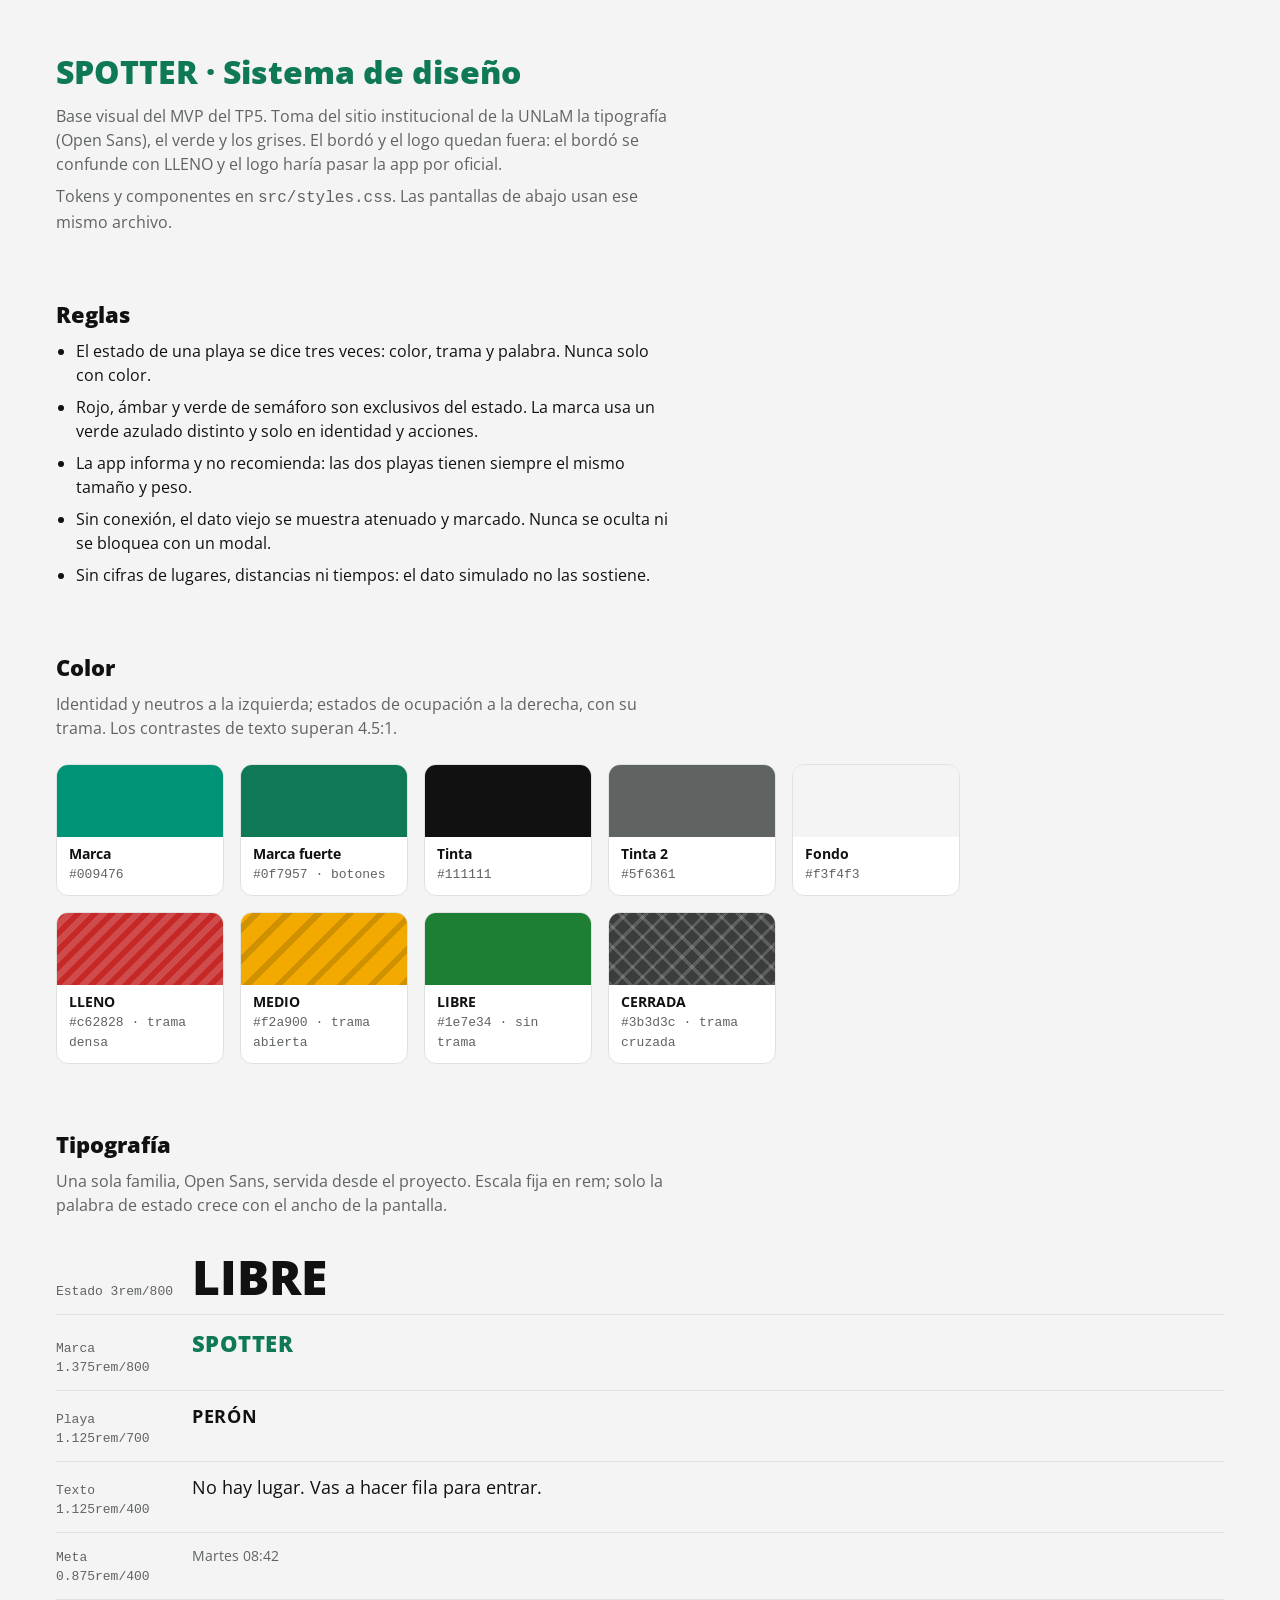
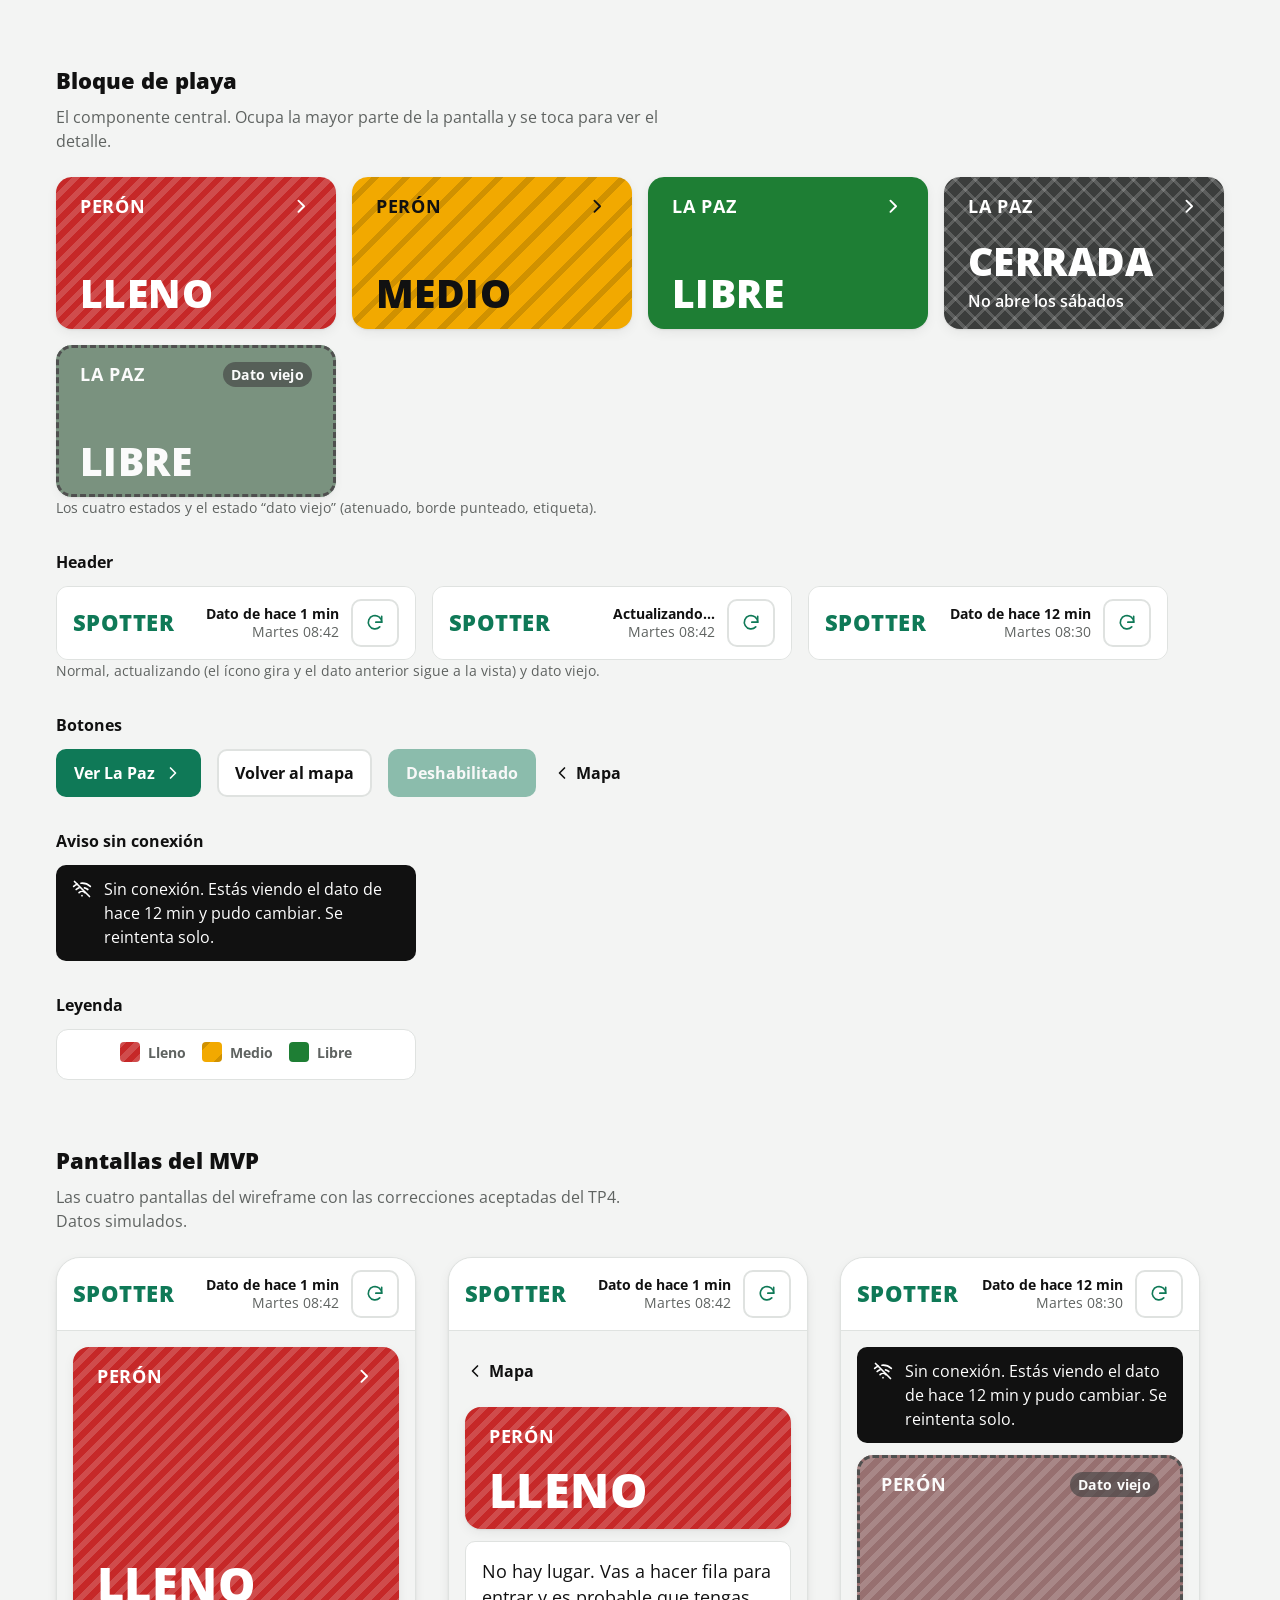
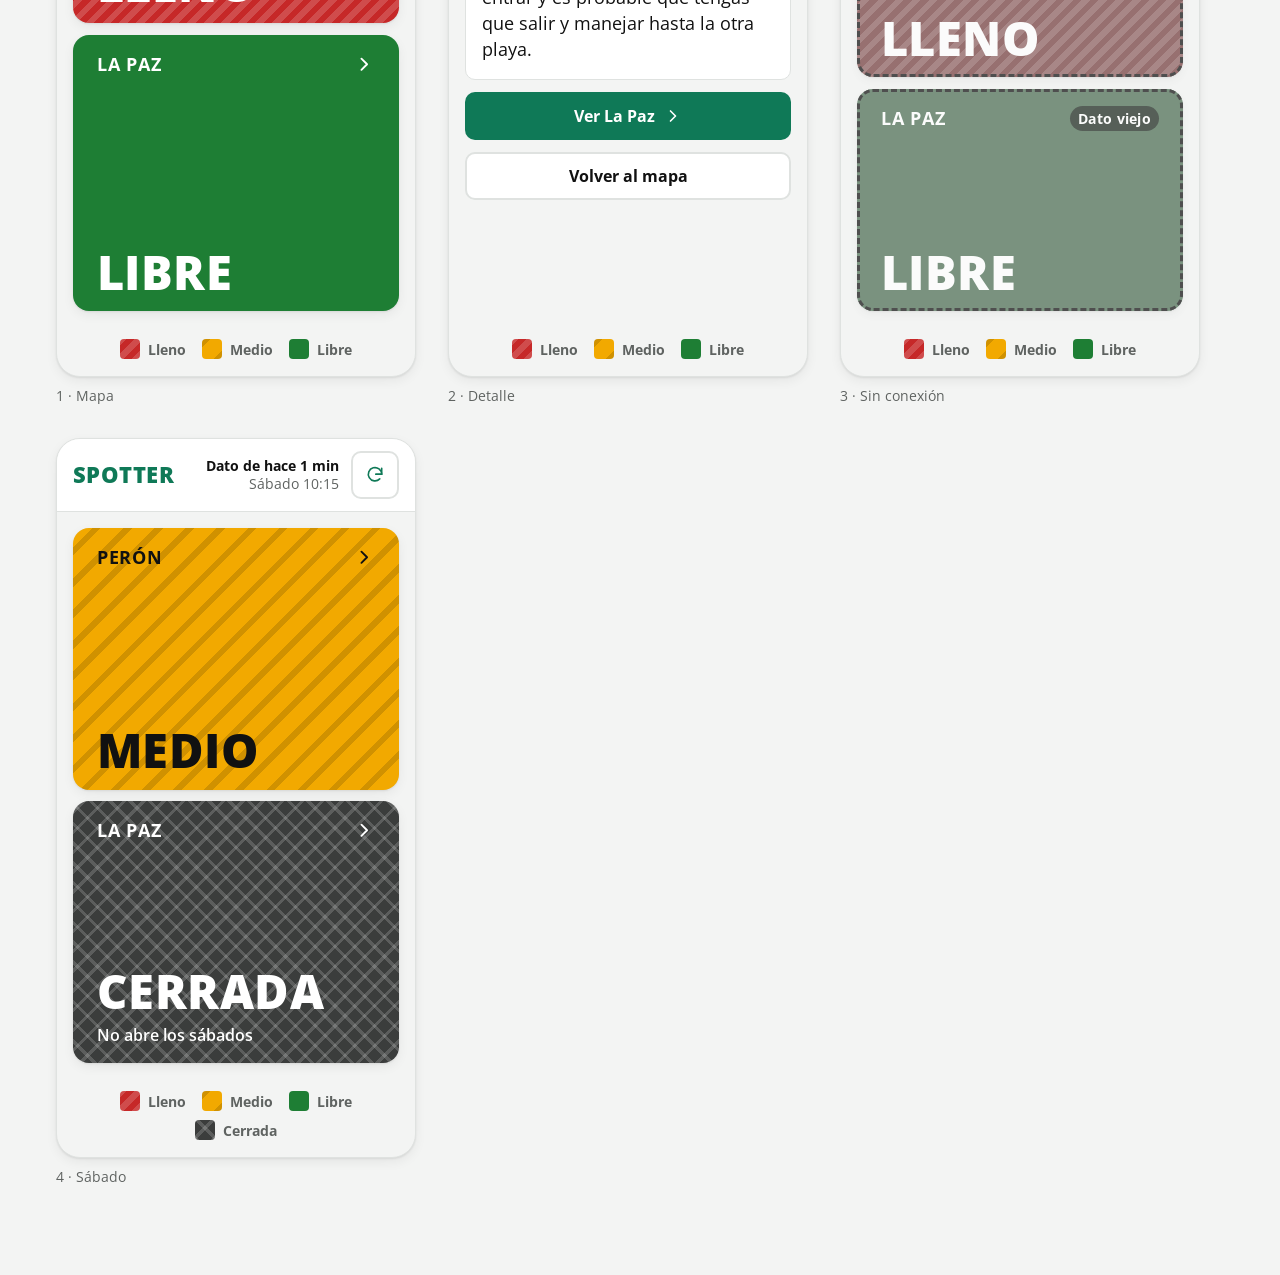
==== docs/diseno/design-system.html @ 711a7671 "feat: Implement MVP for SPOTTER application with design system and simulated occupancy data - Create" ====
<!doctype html>
<html lang="es">
<head>
<meta charset="utf-8">
<meta name="viewport" content="width=device-width, initial-scale=1">
<title>SPOTTER · Sistema de diseño</title>
<link rel="stylesheet" href="../../src/styles.css">
<script>
  var t = new URLSearchParams(location.search).get("theme");
  if (t) document.documentElement.dataset.theme = t;
</script>
<style>
  .ds { max-width: 1200px; margin: 0 auto; padding: 48px 16px 96px; }
  .ds h1 { font-size: 2rem; font-weight: 800; margin: 0 0 8px; color: var(--brand-text); }
  .ds > p { margin: 0 0 8px; max-width: 68ch; color: var(--ink-2); }
  .ds h2 { font-size: 1.375rem; font-weight: 800; margin: 64px 0 8px; }
  .ds h2 + p { margin: 0 0 24px; max-width: 68ch; color: var(--ink-2); }
  .ds h3 { font-size: 1rem; font-weight: 700; margin: 32px 0 12px; }
  .row { display: flex; flex-wrap: wrap; gap: 16px; align-items: flex-start; }
  .chip { width: 168px; border-radius: 12px; overflow: hidden; background: var(--surface); border: 1px solid var(--line); font-size: 0.875rem; }
  .chip i { display: block; height: 72px; background-color: var(--c); background-image: var(--p, none); }
  .chip div { padding: 8px 12px 12px; line-height: 1.35; }
  .chip b { display: block; }
  .ds code { font-family: ui-monospace, "Cascadia Mono", Consolas, monospace; }
  .chip code { color: var(--ink-2); font-size: 0.8125rem; }
  .type-row { display: grid; grid-template-columns: 120px 1fr; gap: 16px; align-items: baseline; padding: 12px 0; border-bottom: 1px solid var(--line); }
  .type-row code { color: var(--ink-2); font-size: 0.8125rem; }
  .lots-demo { display: grid; grid-template-columns: repeat(auto-fill, minmax(240px, 1fr)); gap: 16px; }
  .panel { background: var(--surface); border: 1px solid var(--line); border-radius: 12px; overflow: hidden; }
  .panel .app-header { border-bottom: 0; }
  .caption { margin: 8px 0 0; font-size: 0.875rem; color: var(--ink-2); }
  .screens { display: flex; flex-wrap: wrap; gap: 32px; }
  .phone { width: 360px; max-width: 100%; }
  .phone .app { height: 720px; min-height: 0; border-radius: 24px; overflow: hidden; border: 1px solid var(--line); box-shadow: var(--shadow); }
  .rules { margin: 0; padding-left: 20px; max-width: 68ch; }
  .rules li { margin-bottom: 8px; }
</style>
</head>
<body>
<svg width="0" height="0" style="position:absolute" aria-hidden="true">
  <symbol id="i-refresh" viewBox="0 0 24 24"><path d="M20 11a8 8 0 1 0-2.3 5.7"/><path d="M20 4v7h-7"/></symbol>
  <symbol id="i-back" viewBox="0 0 24 24"><path d="M15 18l-6-6 6-6"/></symbol>
  <symbol id="i-next" viewBox="0 0 24 24"><path d="M9 18l6-6-6-6"/></symbol>
  <symbol id="i-offline" viewBox="0 0 24 24"><path d="M2 8.8a15 15 0 0 1 4.2-2.6"/><path d="M10.7 5.1A15 15 0 0 1 22 8.8"/><path d="M5 12.6a10 10 0 0 1 3.5-2.1"/><path d="M15 10.6a10 10 0 0 1 4 2"/><path d="M8.5 16.4a5 5 0 0 1 7 0"/><path d="M12 20h.01"/><path d="M3 3l18 18"/></symbol>
</svg>

<main class="ds">
  <h1>SPOTTER · Sistema de diseño</h1>
  <p>Base visual del MVP del TP5. Toma del sitio institucional de la UNLaM la tipografía (Open Sans), el verde y los grises. El bordó y el logo quedan fuera: el bordó se confunde con LLENO y el logo haría pasar la app por oficial.</p>
  <p>Tokens y componentes en <code>src/styles.css</code>. Las pantallas de abajo usan ese mismo archivo.</p>

  <h2>Reglas</h2>
  <ul class="rules">
    <li>El estado de una playa se dice tres veces: color, trama y palabra. Nunca solo con color.</li>
    <li>Rojo, ámbar y verde de semáforo son exclusivos del estado. La marca usa un verde azulado distinto y solo en identidad y acciones.</li>
    <li>La app informa y no recomienda: las dos playas tienen siempre el mismo tamaño y peso.</li>
    <li>Sin conexión, el dato viejo se muestra atenuado y marcado. Nunca se oculta ni se bloquea con un modal.</li>
    <li>Sin cifras de lugares, distancias ni tiempos: el dato simulado no las sostiene.</li>
  </ul>

  <h2>Color</h2>
  <p>Identidad y neutros a la izquierda; estados de ocupación a la derecha, con su trama. Los contrastes de texto superan 4.5:1.</p>
  <div class="row">
    <div class="chip" style="--c: var(--brand)"><i></i><div><b>Marca</b><code>#009476</code></div></div>
    <div class="chip" style="--c: var(--brand-strong)"><i></i><div><b>Marca fuerte</b><code>#0f7957 · botones</code></div></div>
    <div class="chip" style="--c: var(--ink)"><i></i><div><b>Tinta</b><code>#111111</code></div></div>
    <div class="chip" style="--c: var(--ink-2)"><i></i><div><b>Tinta 2</b><code>#5f6361</code></div></div>
    <div class="chip" style="--c: var(--ground)"><i></i><div><b>Fondo</b><code>#f3f4f3</code></div></div>
  </div>
  <div class="row" style="margin-top:16px">
    <div class="chip" style="--c: var(--full); --p: var(--pattern-full)"><i></i><div><b>LLENO</b><code>#c62828 · trama densa</code></div></div>
    <div class="chip" style="--c: var(--mid); --p: var(--pattern-mid)"><i></i><div><b>MEDIO</b><code>#f2a900 · trama abierta</code></div></div>
    <div class="chip" style="--c: var(--free)"><i></i><div><b>LIBRE</b><code>#1e7e34 · sin trama</code></div></div>
    <div class="chip" style="--c: var(--closed); --p: var(--pattern-closed)"><i></i><div><b>CERRADA</b><code>#3b3d3c · trama cruzada</code></div></div>
  </div>

  <h2>Tipografía</h2>
  <p>Una sola familia, Open Sans, servida desde el proyecto. Escala fija en rem; solo la palabra de estado crece con el ancho de la pantalla.</p>
  <div class="type-row"><code>Estado 3rem/800</code><span style="font-size:var(--text-state);font-weight:800;line-height:1">LIBRE</span></div>
  <div class="type-row"><code>Marca 1.375rem/800</code><span class="brand">SPOTTER</span></div>
  <div class="type-row"><code>Playa 1.125rem/700</code><span style="font-size:var(--text-lg);font-weight:700;letter-spacing:.04em">PERÓN</span></div>
  <div class="type-row"><code>Texto 1.125rem/400</code><span style="font-size:var(--text-lg)">No hay lugar. Vas a hacer fila para entrar.</span></div>
  <div class="type-row"><code>Meta 0.875rem/400</code><span style="font-size:var(--text-sm);color:var(--ink-2)">Martes 08:42</span></div>

  <h2>Bloque de playa</h2>
  <p>El componente central. Ocupa la mayor parte de la pantalla y se toca para ver el detalle.</p>
  <div class="lots-demo">
    <a class="lot" href="#" data-state="full"><span class="lot__head">Perón <svg class="icon"><use href="#i-next"/></svg></span><span class="lot__state">Lleno</span></a>
    <a class="lot" href="#" data-state="mid"><span class="lot__head">Perón <svg class="icon"><use href="#i-next"/></svg></span><span class="lot__state">Medio</span></a>
    <a class="lot" href="#" data-state="free"><span class="lot__head">La Paz <svg class="icon"><use href="#i-next"/></svg></span><span class="lot__state">Libre</span></a>
    <a class="lot" href="#" data-state="closed"><span class="lot__head">La Paz <svg class="icon"><use href="#i-next"/></svg></span><span><span class="lot__state">Cerrada</span><span class="lot__note">No abre los sábados</span></span></a>
    <a class="lot is-stale" href="#" data-state="free"><span class="lot__head">La Paz <span class="tag">Dato viejo</span></span><span class="lot__state">Libre</span></a>
  </div>
  <p class="caption">Los cuatro estados y el estado “dato viejo” (atenuado, borde punteado, etiqueta).</p>

  <h3>Header</h3>
  <div class="row">
    <div class="panel" style="width:min(360px,100%)">
      <header class="app-header"><p class="brand">SPOTTER</p><p class="data-age"><strong>Dato de hace 1 min</strong>Martes 08:42</p><button class="btn btn-refresh" aria-label="Actualizar"><svg class="icon"><use href="#i-refresh"/></svg></button></header>
    </div>
    <div class="panel" style="width:min(360px,100%)">
      <header class="app-header"><p class="brand">SPOTTER</p><p class="data-age"><strong>Actualizando…</strong>Martes 08:42</p><button class="btn btn-refresh" aria-label="Actualizando" aria-busy="true"><svg class="icon"><use href="#i-refresh"/></svg></button></header>
    </div>
    <div class="panel" style="width:min(360px,100%)">
      <header class="app-header"><p class="brand">SPOTTER</p><p class="data-age is-stale"><strong>Dato de hace 12 min</strong>Martes 08:30</p><button class="btn btn-refresh" aria-label="Actualizar"><svg class="icon"><use href="#i-refresh"/></svg></button></header>
    </div>
  </div>
  <p class="caption">Normal, actualizando (el ícono gira y el dato anterior sigue a la vista) y dato viejo.</p>

  <h3>Botones</h3>
  <div class="row">
    <button class="btn btn--primary">Ver La Paz <svg class="icon"><use href="#i-next"/></svg></button>
    <button class="btn btn--secondary">Volver al mapa</button>
    <button class="btn btn--primary" disabled>Deshabilitado</button>
    <a class="back-link" href="#"><svg class="icon"><use href="#i-back"/></svg>Mapa</a>
  </div>

  <h3>Aviso sin conexión</h3>
  <div style="max-width:360px">
    <div class="notice" role="status"><svg class="icon"><use href="#i-offline"/></svg><p>Sin conexión. Estás viendo el dato de hace 12 min y pudo cambiar. Se reintenta solo.</p></div>
  </div>

  <h3>Leyenda</h3>
  <div class="panel" style="max-width:360px">
    <ul class="legend"><li><span class="swatch" data-state="full"></span>Lleno</li><li><span class="swatch" data-state="mid"></span>Medio</li><li><span class="swatch" data-state="free"></span>Libre</li></ul>
  </div>

  <h2>Pantallas del MVP</h2>
  <p>Las cuatro pantallas del wireframe con las correcciones aceptadas del TP4. Datos simulados.</p>
  <div class="screens">
    <figure class="phone" style="margin:0">
      <div class="app">
        <header class="app-header"><p class="brand">SPOTTER</p><p class="data-age"><strong>Dato de hace 1 min</strong>Martes 08:42</p><button class="btn btn-refresh" aria-label="Actualizar"><svg class="icon"><use href="#i-refresh"/></svg></button></header>
        <div class="app-main">
          <a class="lot" href="#" data-state="full"><span class="lot__head">Perón <svg class="icon"><use href="#i-next"/></svg></span><span class="lot__state">Lleno</span></a>
          <a class="lot" href="#" data-state="free"><span class="lot__head">La Paz <svg class="icon"><use href="#i-next"/></svg></span><span class="lot__state">Libre</span></a>
        </div>
        <ul class="legend"><li><span class="swatch" data-state="full"></span>Lleno</li><li><span class="swatch" data-state="mid"></span>Medio</li><li><span class="swatch" data-state="free"></span>Libre</li></ul>
      </div>
      <figcaption class="caption">1 · Mapa</figcaption>
    </figure>

    <figure class="phone" style="margin:0">
      <div class="app">
        <header class="app-header"><p class="brand">SPOTTER</p><p class="data-age"><strong>Dato de hace 1 min</strong>Martes 08:42</p><button class="btn btn-refresh" aria-label="Actualizar"><svg class="icon"><use href="#i-refresh"/></svg></button></header>
        <div class="app-main">
          <a class="back-link" href="#"><svg class="icon"><use href="#i-back"/></svg>Mapa</a>
          <div class="lot detail-state" data-state="full"><span class="lot__head">Perón</span><span class="lot__state">Lleno</span></div>
          <p class="consequence">No hay lugar. Vas a hacer fila para entrar y es probable que tengas que salir y manejar hasta la otra playa.</p>
          <a class="btn btn--primary btn--block" href="#">Ver La Paz <svg class="icon"><use href="#i-next"/></svg></a>
          <a class="btn btn--secondary btn--block" href="#">Volver al mapa</a>
        </div>
        <ul class="legend"><li><span class="swatch" data-state="full"></span>Lleno</li><li><span class="swatch" data-state="mid"></span>Medio</li><li><span class="swatch" data-state="free"></span>Libre</li></ul>
      </div>
      <figcaption class="caption">2 · Detalle</figcaption>
    </figure>

    <figure class="phone" style="margin:0">
      <div class="app">
        <header class="app-header"><p class="brand">SPOTTER</p><p class="data-age is-stale"><strong>Dato de hace 12 min</strong>Martes 08:30</p><button class="btn btn-refresh" aria-label="Actualizar"><svg class="icon"><use href="#i-refresh"/></svg></button></header>
        <div class="app-main">
          <div class="notice" role="status"><svg class="icon"><use href="#i-offline"/></svg><p>Sin conexión. Estás viendo el dato de hace 12 min y pudo cambiar. Se reintenta solo.</p></div>
          <a class="lot is-stale" href="#" data-state="full"><span class="lot__head">Perón <span class="tag">Dato viejo</span></span><span class="lot__state">Lleno</span></a>
          <a class="lot is-stale" href="#" data-state="free"><span class="lot__head">La Paz <span class="tag">Dato viejo</span></span><span class="lot__state">Libre</span></a>
        </div>
        <ul class="legend"><li><span class="swatch" data-state="full"></span>Lleno</li><li><span class="swatch" data-state="mid"></span>Medio</li><li><span class="swatch" data-state="free"></span>Libre</li></ul>
      </div>
      <figcaption class="caption">3 · Sin conexión</figcaption>
    </figure>

    <figure class="phone" style="margin:0">
      <div class="app">
        <header class="app-header"><p class="brand">SPOTTER</p><p class="data-age"><strong>Dato de hace 1 min</strong>Sábado 10:15</p><button class="btn btn-refresh" aria-label="Actualizar"><svg class="icon"><use href="#i-refresh"/></svg></button></header>
        <div class="app-main">
          <a class="lot" href="#" data-state="mid"><span class="lot__head">Perón <svg class="icon"><use href="#i-next"/></svg></span><span class="lot__state">Medio</span></a>
          <a class="lot" href="#" data-state="closed"><span class="lot__head">La Paz <svg class="icon"><use href="#i-next"/></svg></span><span><span class="lot__state">Cerrada</span><span class="lot__note">No abre los sábados</span></span></a>
        </div>
        <ul class="legend"><li><span class="swatch" data-state="full"></span>Lleno</li><li><span class="swatch" data-state="mid"></span>Medio</li><li><span class="swatch" data-state="free"></span>Libre</li><li><span class="swatch" data-state="closed"></span>Cerrada</li></ul>
      </div>
      <figcaption class="caption">4 · Sábado</figcaption>
    </figure>
  </div>
</main>
</body>
</html>
---- src/styles.css ----
/* SPOTTER — tokens y componentes. Lo usan el MVP (src/) y los especímenes (docs/diseno/). */

@font-face {
  font-family: "Open Sans";
  src: url("fonts/open-sans-latin-wght-normal.woff2") format("woff2");
  font-weight: 300 800;
  font-display: swap;
}

:root {
  color-scheme: light dark;

  /* Identidad UNLaM: verde, blanco y gris. Nunca para estados. */
  --brand: #009476;
  --brand-strong: #0f7957;
  --brand-hover: #0b6448;
  --brand-text: #0f7957;

  --ground: #f3f4f3;
  --surface: #ffffff;
  --ink: #111111;
  --ink-2: #5f6361;
  --line: #dfe2e0;
  --focus: #0f7957;

  /* Estado de ocupación: color + trama + palabra, siempre juntos. */
  --full: #c62828;
  --full-ink: #ffffff;
  --mid: #f2a900;
  --mid-ink: #111111;
  --free: #1e7e34;
  --free-ink: #ffffff;
  --closed: #3b3d3c;
  --closed-ink: #ffffff;

  --tag-bg: #000000a6;
  --hatch: rgb(255 255 255 / 0.17);
  --hatch-dark: rgb(0 0 0 / 0.14);
  --pattern-full: repeating-linear-gradient(-45deg, var(--hatch) 0 6px, transparent 6px 12px);
  --pattern-mid: repeating-linear-gradient(-45deg, var(--hatch-dark) 0 6px, transparent 6px 22px);
  --pattern-free: none;
  --pattern-closed:
    repeating-linear-gradient(45deg, var(--hatch) 0 3px, transparent 3px 14px),
    repeating-linear-gradient(-45deg, var(--hatch) 0 3px, transparent 3px 14px);

  --font: "Open Sans", system-ui, -apple-system, "Segoe UI", Roboto, sans-serif;
  --text-sm: 0.875rem;
  --text-md: 1rem;
  --text-lg: 1.125rem;
  --text-xl: 1.375rem;
  --text-2xl: 1.75rem;
  --text-state: clamp(2rem, 17cqi, 3rem);

  --s-1: 4px;
  --s-2: 8px;
  --s-3: 12px;
  --s-4: 16px;
  --s-5: 24px;
  --s-6: 32px;
  --s-7: 48px;

  --radius-sm: 4px;
  --radius: 10px;
  --radius-lg: 16px;
  --tap: 48px;
  --shadow: 0 1px 2px rgb(0 0 0 / 0.08), 0 4px 12px rgb(0 0 0 / 0.06);
  --ease: cubic-bezier(0.16, 1, 0.3, 1);
}

@media (prefers-color-scheme: dark) {
  :root:not([data-theme="light"]) {
    --brand-text: #3cc39f;
    --ground: #111314;
    --surface: #1b1e1f;
    --ink: #f1f3f2;
    --ink-2: #a8afac;
    --line: #2d3233;
    --focus: #3cc39f;
    --shadow: 0 1px 2px rgb(0 0 0 / 0.4);
  }
}

:root[data-theme="dark"] {
  --brand-text: #3cc39f;
  --ground: #111314;
  --surface: #1b1e1f;
  --ink: #f1f3f2;
  --ink-2: #a8afac;
  --line: #2d3233;
  --focus: #3cc39f;
  --shadow: 0 1px 2px rgb(0 0 0 / 0.4);
}

*,
*::before,
*::after {
  box-sizing: border-box;
}

body {
  margin: 0;
  background: var(--ground);
  color: var(--ink);
  font-family: var(--font);
  font-size: var(--text-md);
  line-height: 1.5;
  -webkit-text-size-adjust: 100%;
}

::selection {
  background: var(--brand);
  color: #fff;
}

:focus-visible {
  outline: 3px solid var(--focus);
  outline-offset: 3px;
}

.icon {
  width: 1.25em;
  height: 1.25em;
  flex: none;
  fill: none;
  stroke: currentColor;
  stroke-width: 2;
  stroke-linecap: round;
  stroke-linejoin: round;
}

/* App shell: header, contenido que llena, leyenda al pie. */
.app {
  display: grid;
  grid-template-rows: auto 1fr auto;
  min-height: 100dvh;
  max-width: 480px;
  margin-inline: auto;
  background: var(--ground);
}

.app-header {
  display: flex;
  align-items: center;
  gap: var(--s-3);
  padding: var(--s-3) var(--s-4);
  background: var(--surface);
  border-bottom: 1px solid var(--line);
}

.brand {
  font-weight: 800;
  font-size: var(--text-xl);
  letter-spacing: 0.02em;
  color: var(--brand-text);
  margin: 0;
}

.data-age {
  flex: 1;
  min-width: 0;
  margin: 0;
  text-align: right;
  font-size: var(--text-sm);
  line-height: 1.3;
  color: var(--ink-2);
  font-variant-numeric: tabular-nums;
}

.data-age strong {
  display: block;
  color: var(--ink);
  font-weight: 700;
}

.app-main {
  display: flex;
  flex-direction: column;
  gap: var(--s-3);
  padding: var(--s-4);
}

/* Botones */
.btn {
  display: inline-flex;
  align-items: center;
  justify-content: center;
  gap: var(--s-2);
  min-height: var(--tap);
  padding: 0 var(--s-4);
  border: 2px solid transparent;
  border-radius: var(--radius);
  font: inherit;
  font-weight: 700;
  text-decoration: none;
  cursor: pointer;
  transition: background-color 150ms var(--ease), border-color 150ms var(--ease), transform 150ms var(--ease);
}

.btn:active {
  transform: scale(0.98);
}

.btn--primary {
  background: var(--brand-strong);
  color: #fff;
}

.btn--primary:hover {
  background: var(--brand-hover);
}

.btn--secondary {
  background: var(--surface);
  border-color: var(--line);
  color: var(--ink);
}

.btn--secondary:hover {
  border-color: var(--ink-2);
}

.btn--block {
  width: 100%;
}

.btn:disabled,
.btn[aria-disabled="true"] {
  opacity: 0.45;
  cursor: not-allowed;
  transform: none;
}

/* Actualizar: solo ícono en el header, gira mientras carga sin vaciar la pantalla. */
.btn-refresh {
  min-width: var(--tap);
  padding: 0;
  background: transparent;
  color: var(--brand-text);
  border-color: var(--line);
}

.btn-refresh:hover {
  border-color: var(--brand-text);
}

.btn-refresh[aria-busy="true"] .icon {
  animation: spin 900ms linear infinite;
}

@keyframes spin {
  to {
    transform: rotate(360deg);
  }
}

.back-link {
  align-self: flex-start;
  display: inline-flex;
  align-items: center;
  gap: var(--s-1);
  min-height: var(--tap);
  padding-right: var(--s-3);
  color: var(--ink);
  font-weight: 700;
  text-decoration: none;
}

/* Bloque de playa: la señal. Color + trama + palabra. */
.lot {
  position: relative;
  display: flex;
  flex-direction: column;
  justify-content: space-between;
  gap: var(--s-4);
  width: 100%;
  min-height: 9.5rem;
  flex: 1;
  padding: var(--s-4) var(--s-5);
  border: 0;
  border-radius: var(--radius-lg);
  font: inherit;
  text-align: left;
  text-decoration: none;
  color: var(--lot-ink);
  background-color: var(--lot-bg);
  background-image: var(--lot-pattern);
  box-shadow: var(--shadow);
  container-type: inline-size;
  cursor: pointer;
  transition: transform 150ms var(--ease), filter 150ms var(--ease);
}

.lot:active {
  transform: scale(0.985);
}

.lot[data-state="full"] { --lot-bg: var(--full); --lot-ink: var(--full-ink); --lot-pattern: var(--pattern-full); }
.lot[data-state="mid"] { --lot-bg: var(--mid); --lot-ink: var(--mid-ink); --lot-pattern: var(--pattern-mid); }
.lot[data-state="free"] { --lot-bg: var(--free); --lot-ink: var(--free-ink); --lot-pattern: var(--pattern-free); }
.lot[data-state="closed"] { --lot-bg: var(--closed); --lot-ink: var(--closed-ink); --lot-pattern: var(--pattern-closed); }

.lot__head {
  display: flex;
  align-items: center;
  justify-content: space-between;
  gap: var(--s-2);
  font-size: var(--text-lg);
  font-weight: 700;
  letter-spacing: 0.04em;
  text-transform: uppercase;
}

.lot__state {
  display: block;
  font-size: var(--text-state);
  font-weight: 800;
  line-height: 1;
  letter-spacing: 0.01em;
  text-transform: uppercase;
}

.lot__note {
  display: block;
  margin-top: var(--s-2);
  font-size: var(--text-md);
  font-weight: 600;
}

/* Dato viejo: atenuado y con borde punteado, nunca oculto ni bloqueado. */
.lot.is-stale {
  filter: saturate(0.35);
  opacity: 0.72;
  outline: 3px dashed var(--ink);
  outline-offset: -3px;
}

.tag {
  display: inline-flex;
  align-items: center;
  padding: 2px var(--s-2);
  border-radius: 999px;
  background: var(--tag-bg);
  color: #fff;
  font-size: var(--text-sm);
  font-weight: 700;
  letter-spacing: 0.02em;
  text-transform: none;
}

/* Leyenda única: la misma en todas las pantallas. */
.legend {
  display: flex;
  flex-wrap: wrap;
  justify-content: center;
  gap: var(--s-2) var(--s-4);
  margin: 0;
  padding: var(--s-3) var(--s-4) var(--s-4);
  list-style: none;
  font-size: var(--text-sm);
  font-weight: 700;
  color: var(--ink-2);
}

.legend li {
  display: inline-flex;
  align-items: center;
  gap: var(--s-2);
}

.swatch {
  width: 1.25rem;
  height: 1.25rem;
  border-radius: var(--radius-sm);
  background-color: var(--lot-bg);
  background-image: var(--lot-pattern);
}

.swatch[data-state="full"] { --lot-bg: var(--full); --lot-pattern: var(--pattern-full); }
.swatch[data-state="mid"] { --lot-bg: var(--mid); --lot-pattern: var(--pattern-mid); }
.swatch[data-state="free"] { --lot-bg: var(--free); --lot-pattern: var(--pattern-free); }
.swatch[data-state="closed"] { --lot-bg: var(--closed); --lot-pattern: var(--pattern-closed); }

/* Aviso no bloqueante (sin conexión). Neutro: el ámbar es MEDIO. */
.notice {
  display: flex;
  align-items: flex-start;
  gap: var(--s-3);
  padding: var(--s-3) var(--s-4);
  border-radius: var(--radius);
  background: var(--ink);
  color: var(--surface);
  font-size: var(--text-md);
}

.notice p {
  margin: 0;
}

.notice .icon {
  margin-top: 2px;
}

/* Detalle de playa */
.detail-state {
  min-height: 0;
  flex: none;
  cursor: default;
}

.detail-state:active {
  transform: none;
}

.consequence {
  margin: 0;
  padding: var(--s-4);
  border-radius: var(--radius);
  background: var(--surface);
  border: 1px solid var(--line);
  font-size: var(--text-lg);
  line-height: 1.45;
}

@media (prefers-reduced-motion: reduce) {
  *,
  *::before,
  *::after {
    transition: none !important;
    animation: none !important;
  }
}
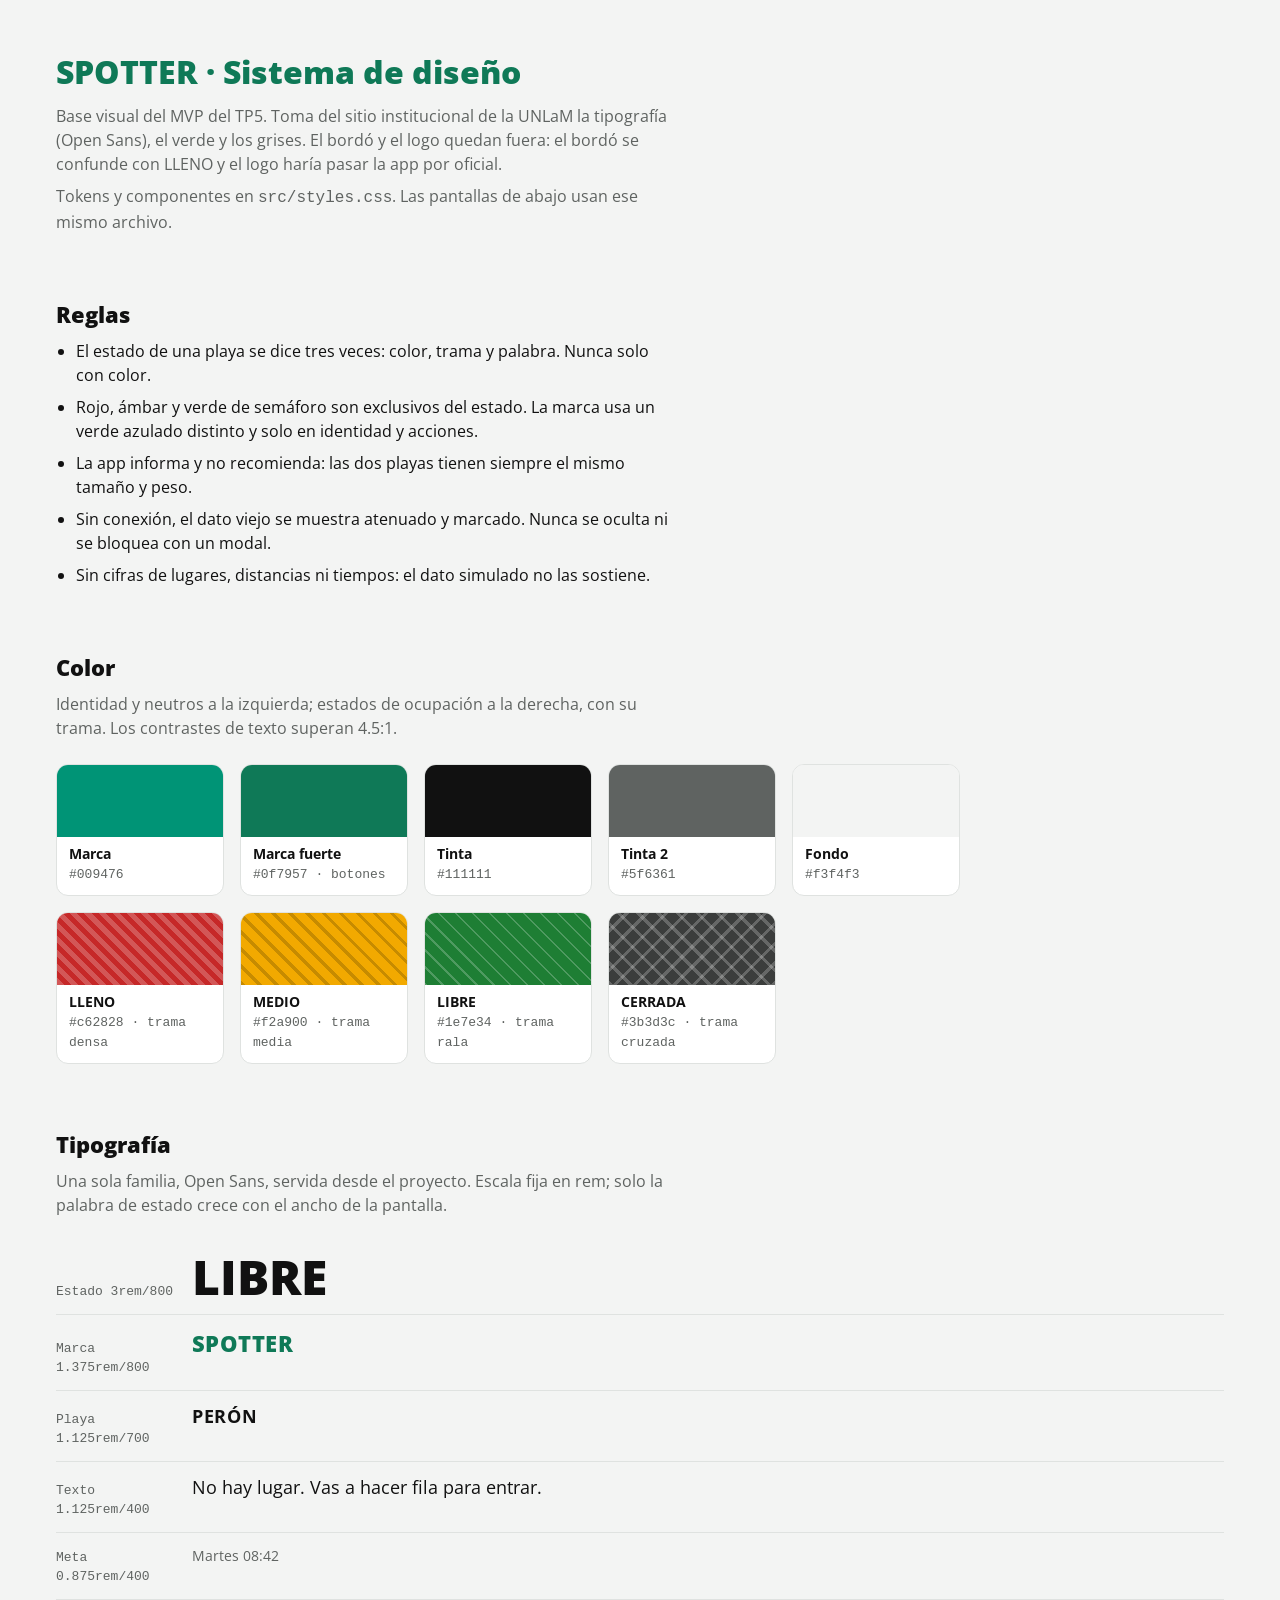
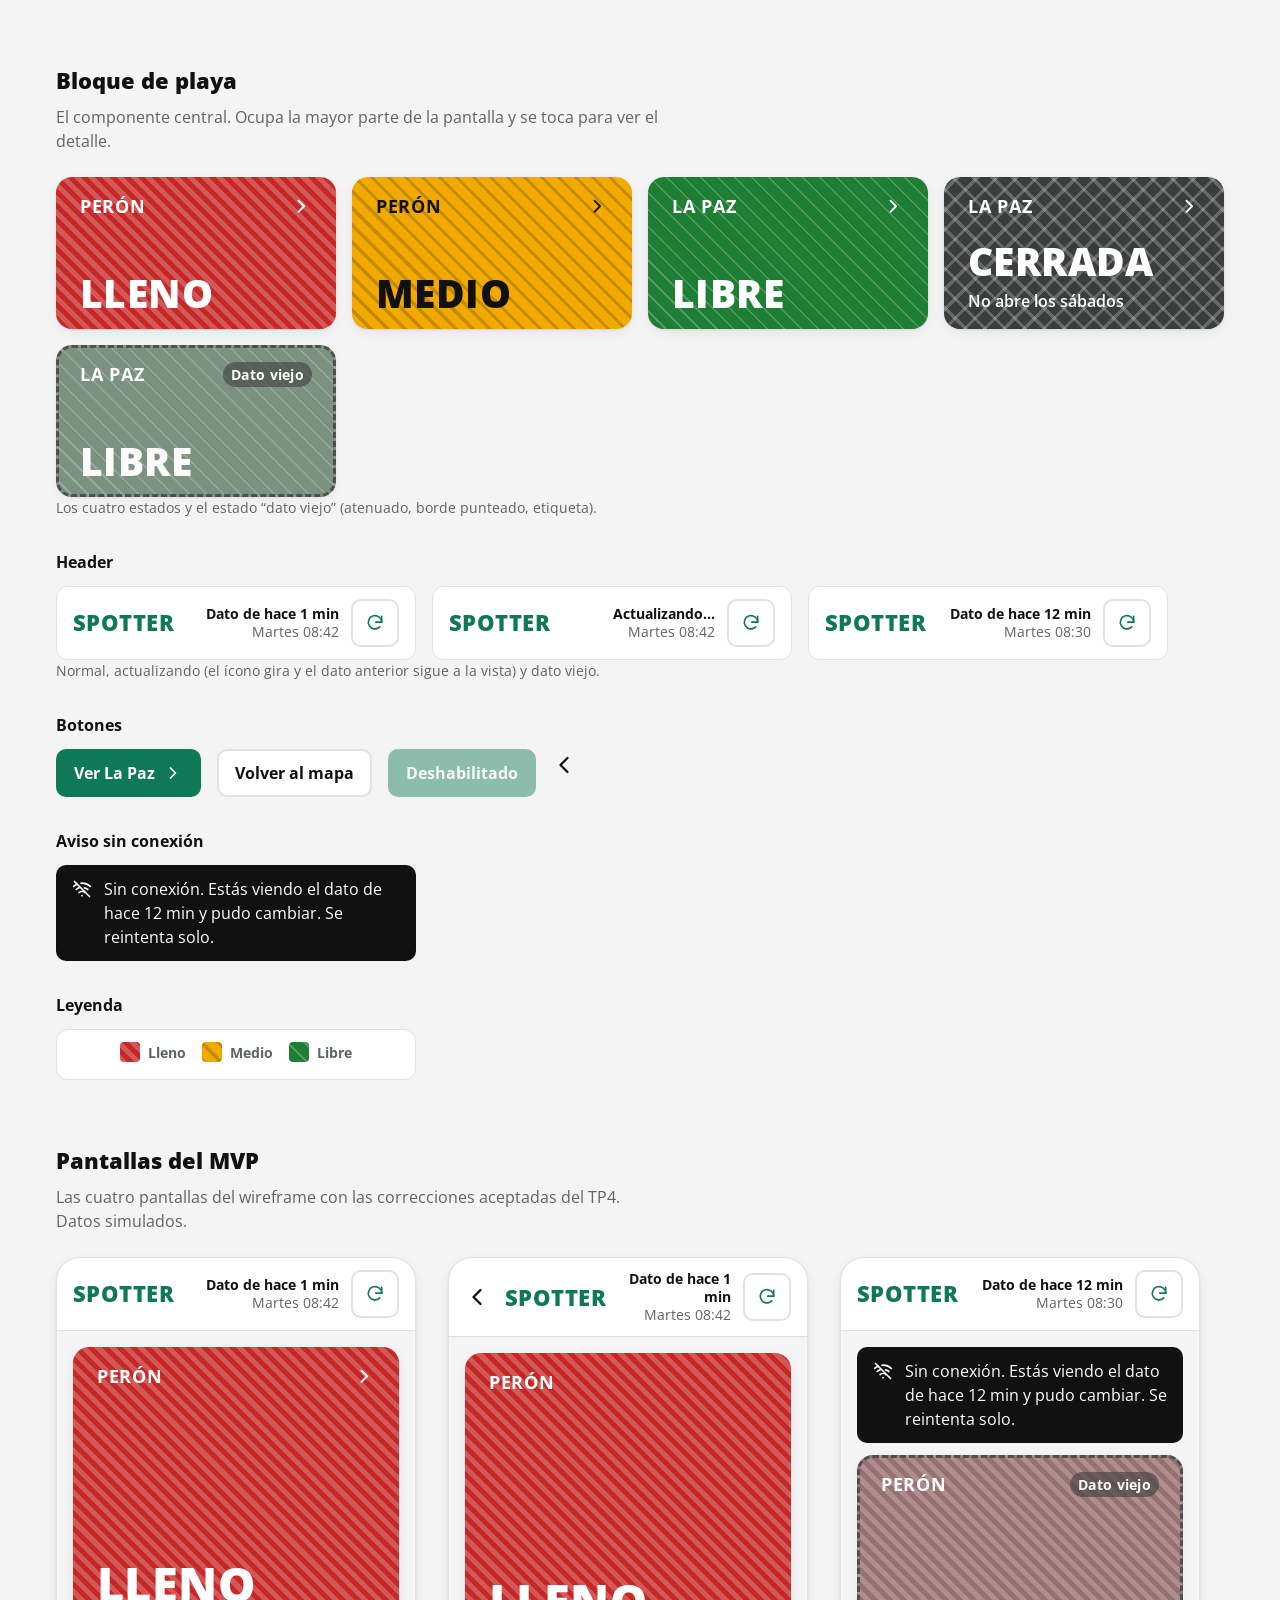
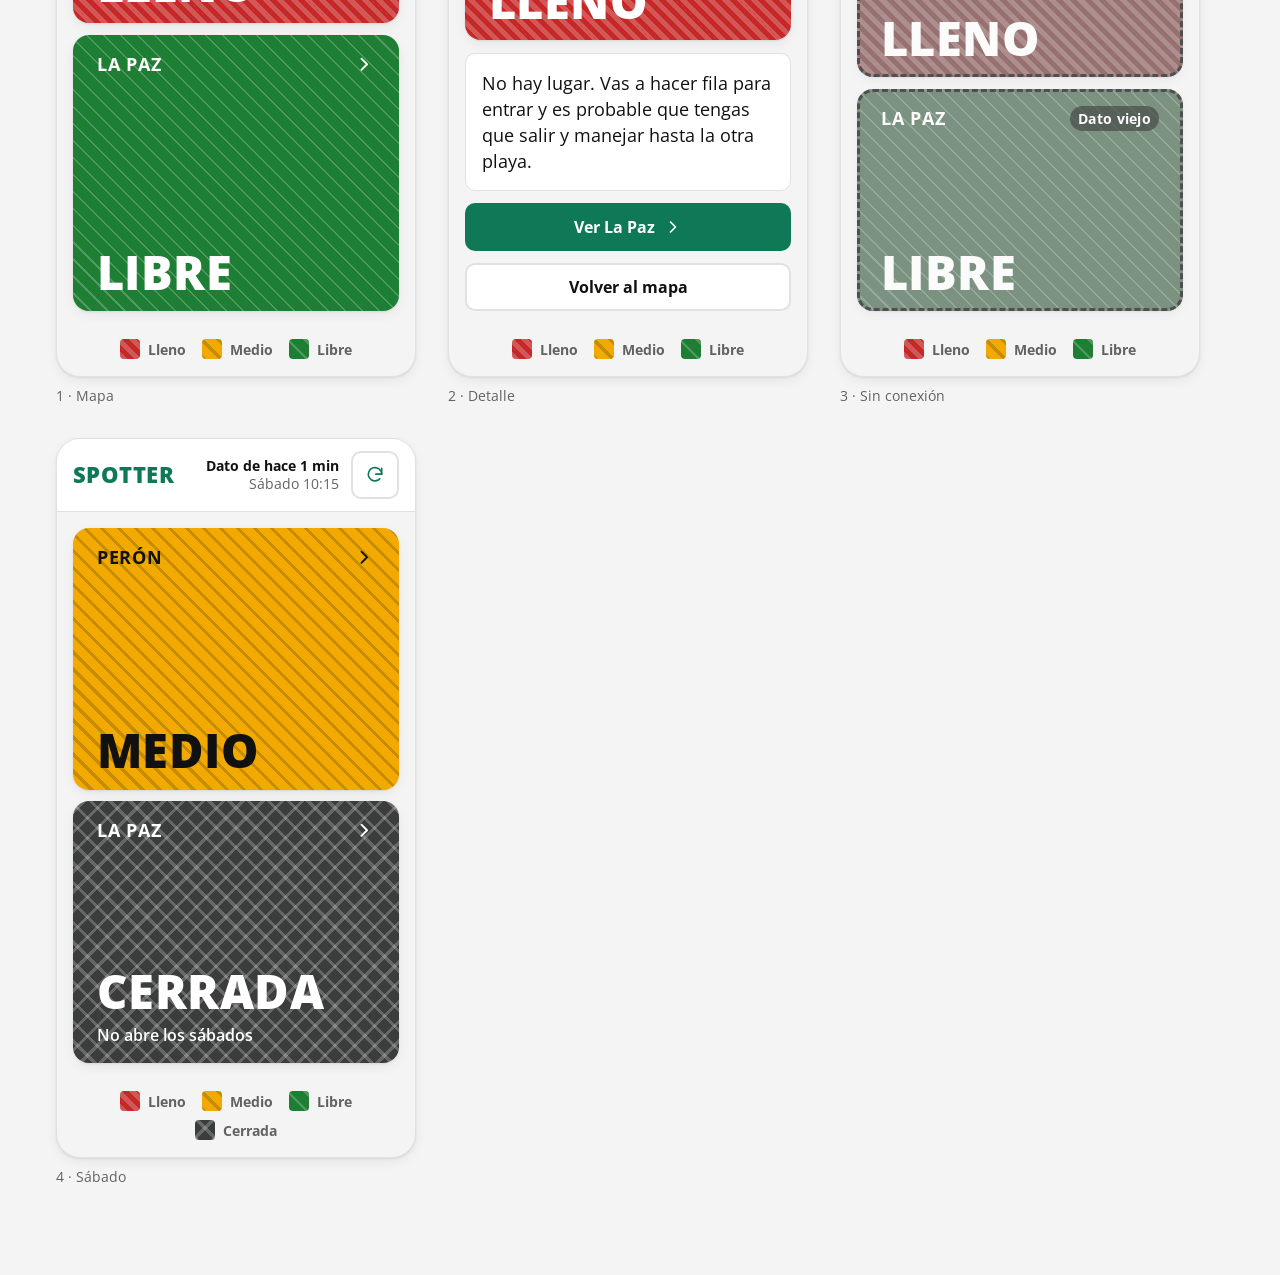
==== commit 7ef15418: "fix(mvp): trama del wireframe en todos los niveles y bloque del detalle del mismo tamaño - LIBRE vue" ====
--- a/docs/diseno/design-system.html
+++ b/docs/diseno/design-system.html
@@ -69,8 +69,8 @@
   </div>
   <div class="row" style="margin-top:16px">
     <div class="chip" style="--c: var(--full); --p: var(--pattern-full)"><i></i><div><b>LLENO</b><code>#c62828 · trama densa</code></div></div>
-    <div class="chip" style="--c: var(--mid); --p: var(--pattern-mid)"><i></i><div><b>MEDIO</b><code>#f2a900 · trama abierta</code></div></div>
-    <div class="chip" style="--c: var(--free)"><i></i><div><b>LIBRE</b><code>#1e7e34 · sin trama</code></div></div>
+    <div class="chip" style="--c: var(--mid); --p: var(--pattern-mid)"><i></i><div><b>MEDIO</b><code>#f2a900 · trama media</code></div></div>
+    <div class="chip" style="--c: var(--free); --p: var(--pattern-free)"><i></i><div><b>LIBRE</b><code>#1e7e34 · trama rala</code></div></div>
     <div class="chip" style="--c: var(--closed); --p: var(--pattern-closed)"><i></i><div><b>CERRADA</b><code>#3b3d3c · trama cruzada</code></div></div>
   </div>
 
@@ -112,7 +112,7 @@
     <button class="btn btn--primary">Ver La Paz <svg class="icon"><use href="#i-next"/></svg></button>
     <button class="btn btn--secondary">Volver al mapa</button>
     <button class="btn btn--primary" disabled>Deshabilitado</button>
-    <a class="back-link" href="#"><svg class="icon"><use href="#i-back"/></svg>Mapa</a>
+    <a class="btn-back" href="#" aria-label="Volver al mapa"><svg class="icon"><use href="#i-back"/></svg></a>
   </div>
 
   <h3>Aviso sin conexión</h3>
@@ -142,13 +142,14 @@
 
     <figure class="phone" style="margin:0">
       <div class="app">
-        <header class="app-header"><p class="brand">SPOTTER</p><p class="data-age"><strong>Dato de hace 1 min</strong>Martes 08:42</p><button class="btn btn-refresh" aria-label="Actualizar"><svg class="icon"><use href="#i-refresh"/></svg></button></header>
+        <header class="app-header"><a class="btn-back" href="#" aria-label="Volver al mapa"><svg class="icon"><use href="#i-back"/></svg></a><p class="brand">SPOTTER</p><p class="data-age"><strong>Dato de hace 1 min</strong>Martes 08:42</p><button class="btn btn-refresh" aria-label="Actualizar"><svg class="icon"><use href="#i-refresh"/></svg></button></header>
         <div class="app-main">
-          <a class="back-link" href="#"><svg class="icon"><use href="#i-back"/></svg>Mapa</a>
           <div class="lot detail-state" data-state="full"><span class="lot__head">Perón</span><span class="lot__state">Lleno</span></div>
-          <p class="consequence">No hay lugar. Vas a hacer fila para entrar y es probable que tengas que salir y manejar hasta la otra playa.</p>
-          <a class="btn btn--primary btn--block" href="#">Ver La Paz <svg class="icon"><use href="#i-next"/></svg></a>
-          <a class="btn btn--secondary btn--block" href="#">Volver al mapa</a>
+          <div class="detail-body">
+            <p class="consequence">No hay lugar. Vas a hacer fila para entrar y es probable que tengas que salir y manejar hasta la otra playa.</p>
+            <a class="btn btn--primary btn--block" href="#">Ver La Paz <svg class="icon"><use href="#i-next"/></svg></a>
+            <a class="btn btn--secondary btn--block" href="#">Volver al mapa</a>
+          </div>
         </div>
         <ul class="legend"><li><span class="swatch" data-state="full"></span>Lleno</li><li><span class="swatch" data-state="mid"></span>Medio</li><li><span class="swatch" data-state="free"></span>Libre</li></ul>
       </div>
--- a/src/styles.css
+++ b/src/styles.css
@@ -34,11 +34,12 @@
   --closed-ink: #ffffff;
 
   --tag-bg: #000000a6;
-  --hatch: rgb(255 255 255 / 0.17);
-  --hatch-dark: rgb(0 0 0 / 0.14);
-  --pattern-full: repeating-linear-gradient(-45deg, var(--hatch) 0 6px, transparent 6px 12px);
-  --pattern-mid: repeating-linear-gradient(-45deg, var(--hatch-dark) 0 6px, transparent 6px 22px);
-  --pattern-free: none;
+  /* Trama del wireframe del TP3: densa = LLENO, media = MEDIO, rala = LIBRE, cruzada = CERRADA. */
+  --hatch: rgb(255 255 255 / 0.22);
+  --hatch-dark: rgb(0 0 0 / 0.18);
+  --pattern-full: repeating-linear-gradient(45deg, var(--hatch) 0 5px, transparent 5px 10px);
+  --pattern-mid: repeating-linear-gradient(45deg, var(--hatch-dark) 0 3px, transparent 3px 12px);
+  --pattern-free: repeating-linear-gradient(45deg, var(--hatch) 0 1.5px, transparent 1.5px 12px);
   --pattern-closed:
     repeating-linear-gradient(45deg, var(--hatch) 0 3px, transparent 3px 14px),
     repeating-linear-gradient(-45deg, var(--hatch) 0 3px, transparent 3px 14px);
@@ -253,16 +254,25 @@
   }
 }
 
-.back-link {
-  align-self: flex-start;
+/* Volver: en el header, a la izquierda de la marca, para no correr el bloque de playa. */
+.btn-back {
   display: inline-flex;
   align-items: center;
-  gap: var(--s-1);
-  min-height: var(--tap);
-  padding-right: var(--s-3);
+  justify-content: center;
+  width: var(--tap);
+  height: var(--tap);
+  margin: calc(var(--s-2) * -1) calc(var(--s-2) * -1) calc(var(--s-2) * -1) calc(var(--s-3) * -1);
+  border-radius: var(--radius);
   color: var(--ink);
-  font-weight: 700;
-  text-decoration: none;
+}
+
+.btn-back[hidden] {
+  display: none;
+}
+
+.btn-back .icon {
+  width: 1.75rem;
+  height: 1.75rem;
 }
 
 /* Bloque de playa: la señal. Color + trama + palabra. */
@@ -402,9 +412,23 @@
 
 /* Detalle de playa */
 .detail-state {
-  min-height: 0;
-  flex: none;
   cursor: default;
+}
+
+/* Detalle: el bloque ocupa la misma mitad que en el mapa; abajo, consecuencia y acciones. */
+.detail-state,
+.detail-body {
+  flex: 1 1 0;
+}
+
+.detail-body {
+  display: flex;
+  flex-direction: column;
+  gap: var(--s-3);
+}
+
+.detail-body .consequence {
+  flex: 1;
 }
 
 .detail-state:active {
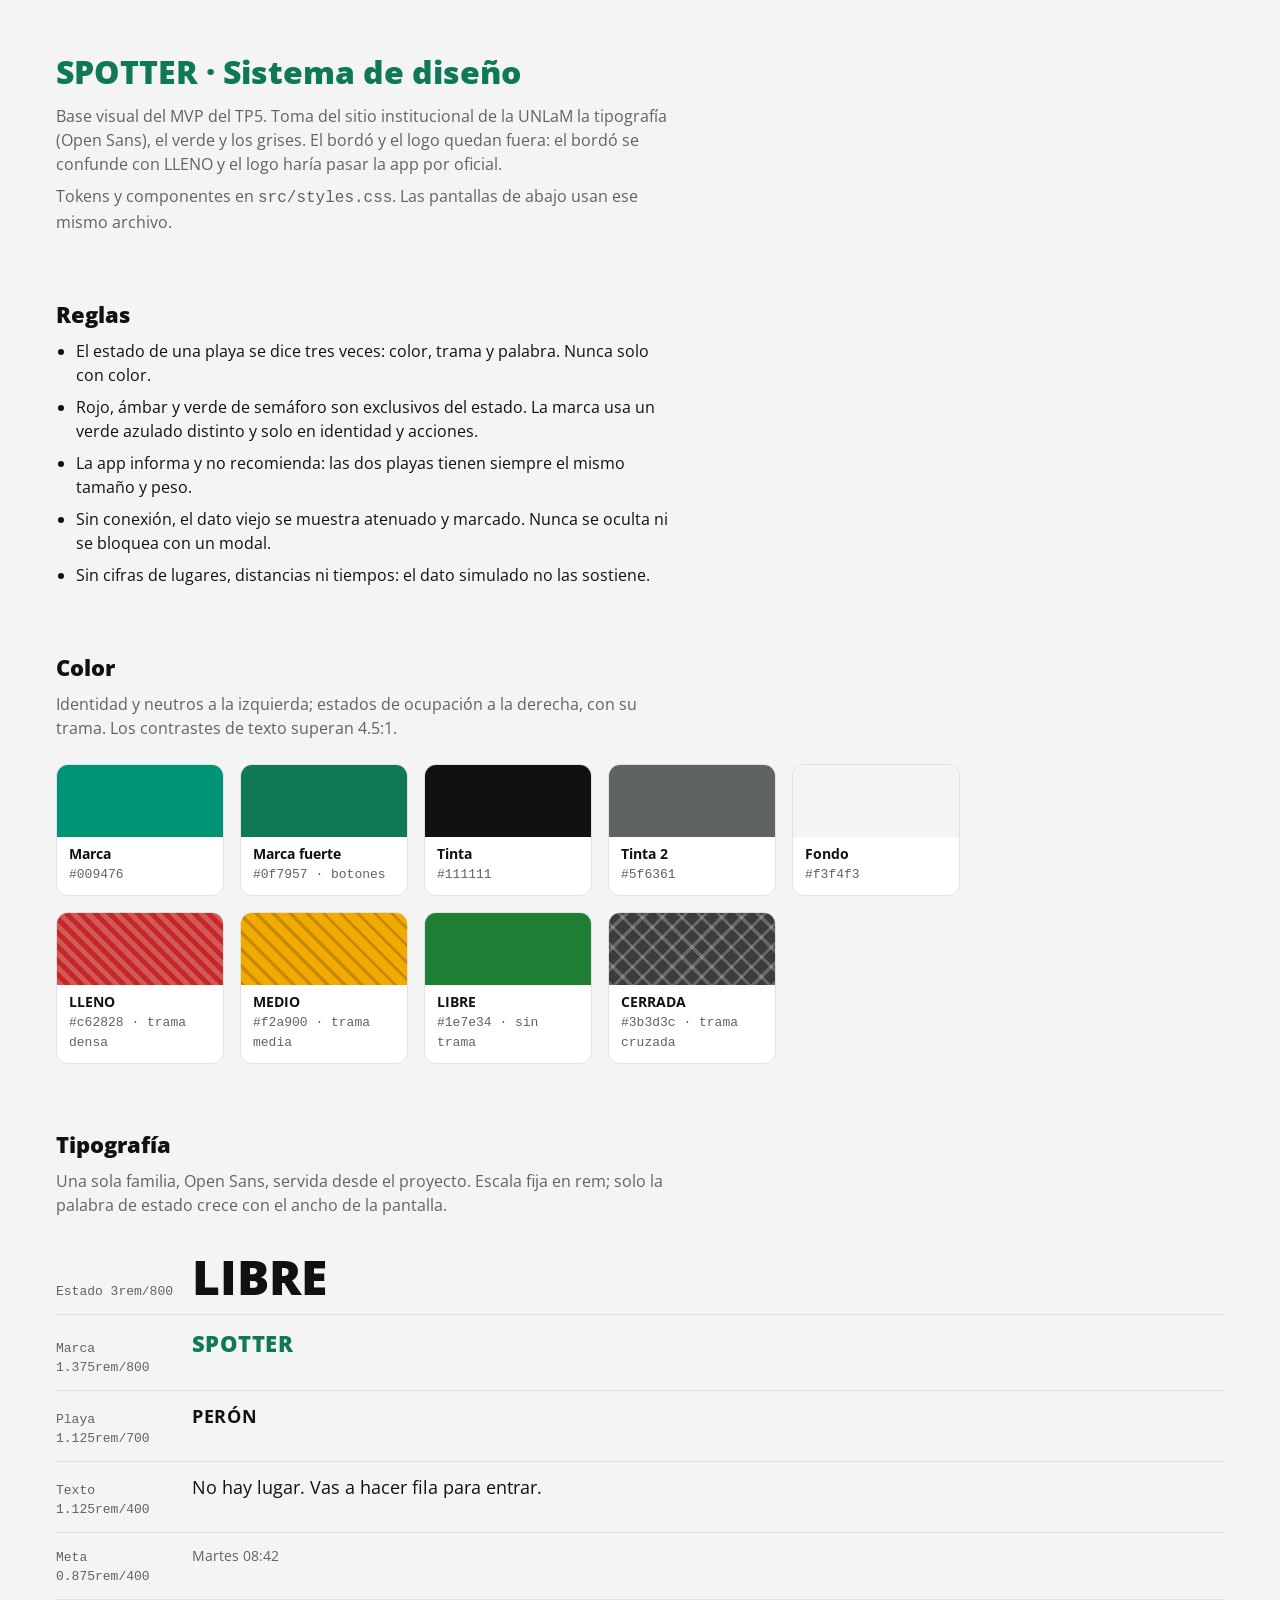
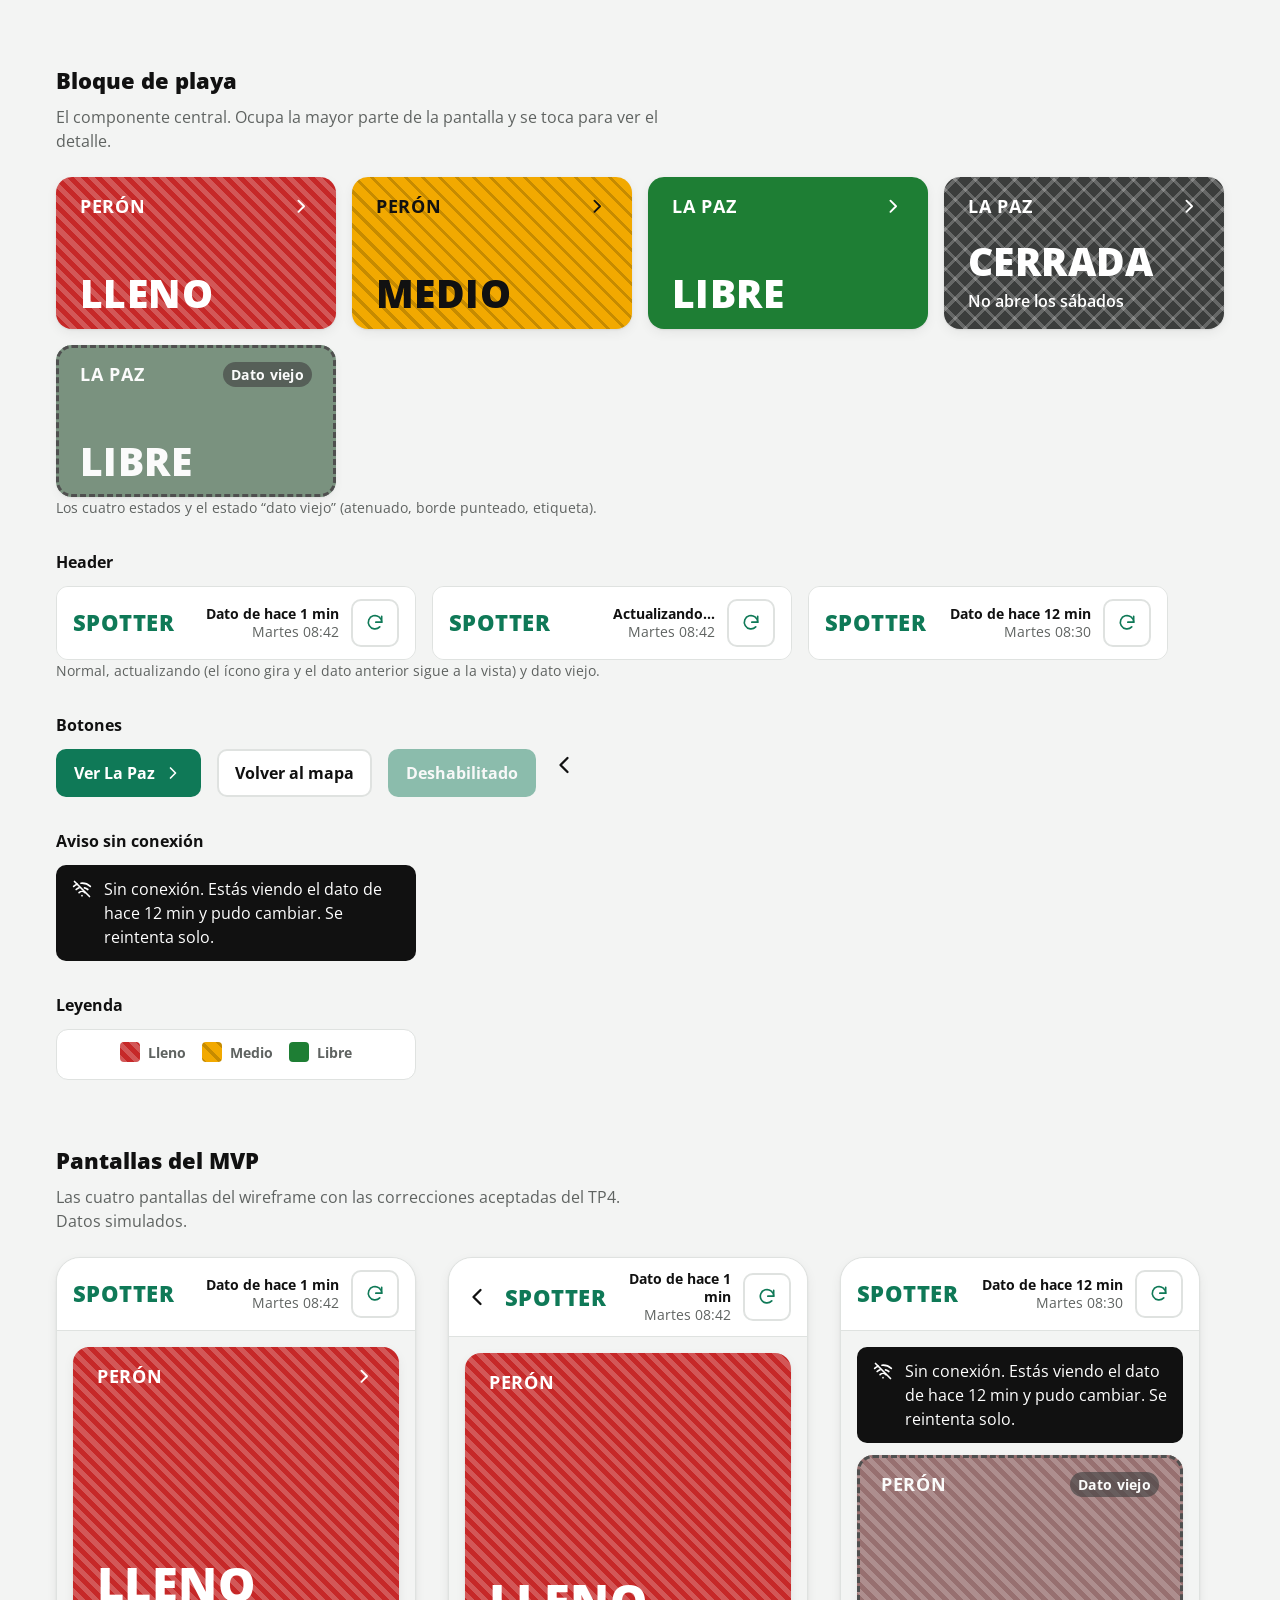
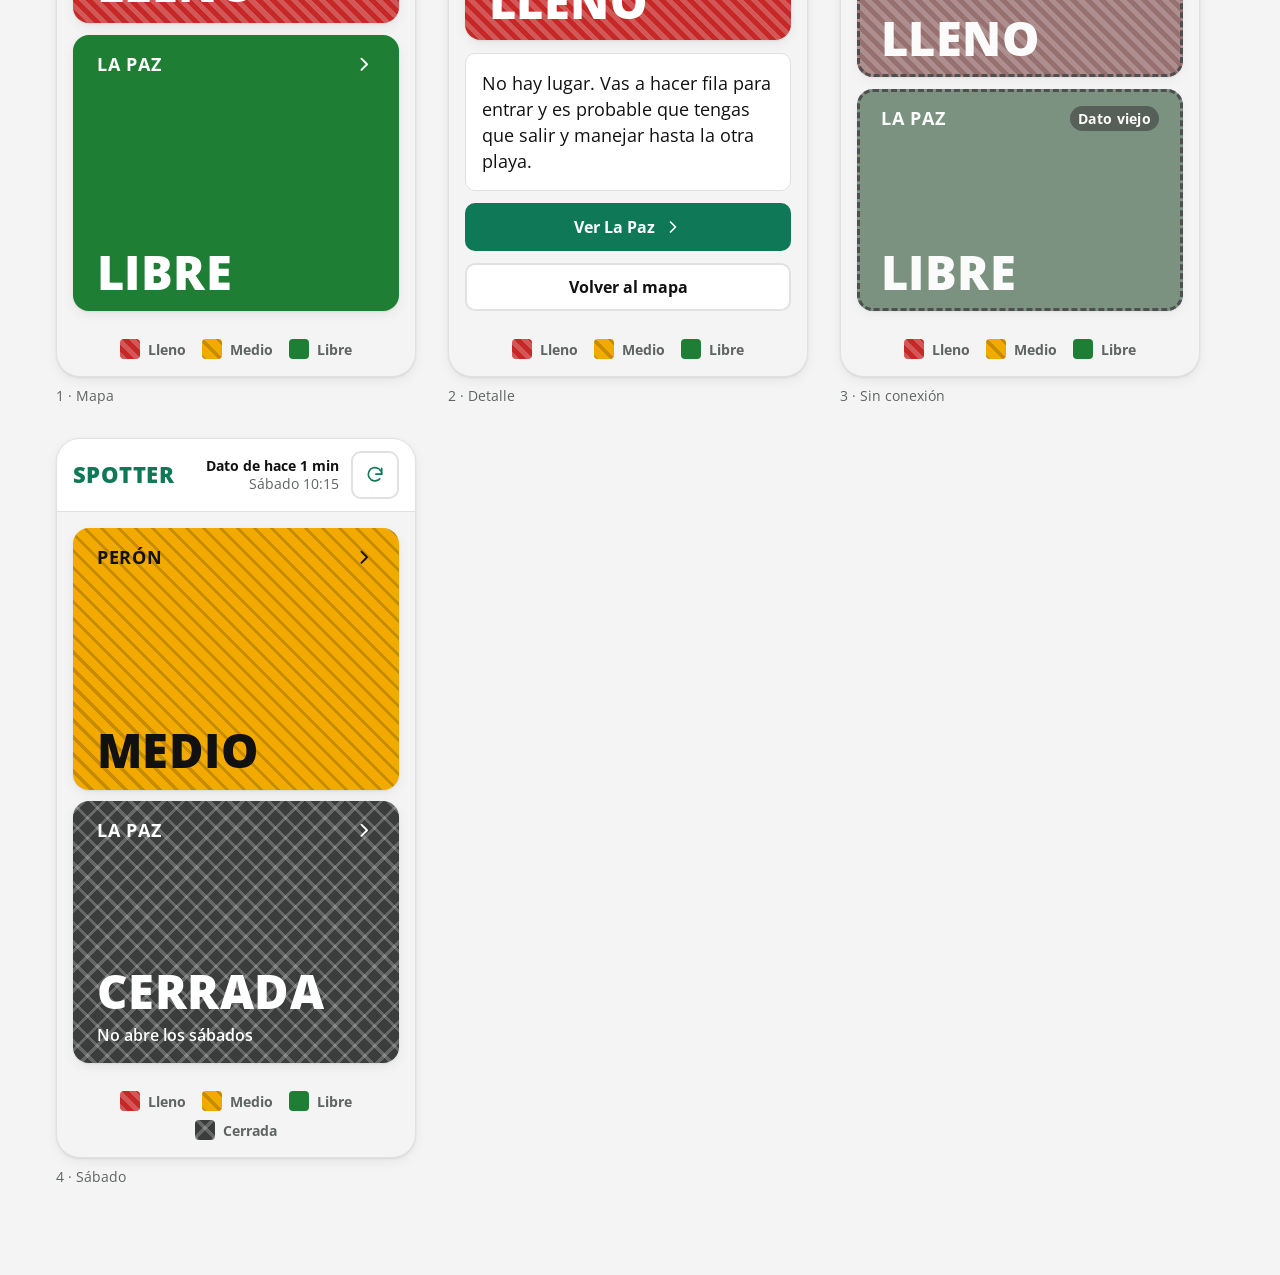
==== commit e3930d15: "fix(mvp): LIBRE sin trama (decisión del equipo) Co-Authored-By: Claude Opus 5.5 <noreply@anthropic.c" ====
--- a/docs/diseno/design-system.html
+++ b/docs/diseno/design-system.html
@@ -70,7 +70,7 @@
   <div class="row" style="margin-top:16px">
     <div class="chip" style="--c: var(--full); --p: var(--pattern-full)"><i></i><div><b>LLENO</b><code>#c62828 · trama densa</code></div></div>
     <div class="chip" style="--c: var(--mid); --p: var(--pattern-mid)"><i></i><div><b>MEDIO</b><code>#f2a900 · trama media</code></div></div>
-    <div class="chip" style="--c: var(--free); --p: var(--pattern-free)"><i></i><div><b>LIBRE</b><code>#1e7e34 · trama rala</code></div></div>
+    <div class="chip" style="--c: var(--free)"><i></i><div><b>LIBRE</b><code>#1e7e34 · sin trama</code></div></div>
     <div class="chip" style="--c: var(--closed); --p: var(--pattern-closed)"><i></i><div><b>CERRADA</b><code>#3b3d3c · trama cruzada</code></div></div>
   </div>
 
--- a/src/styles.css
+++ b/src/styles.css
@@ -34,12 +34,12 @@
   --closed-ink: #ffffff;
 
   --tag-bg: #000000a6;
-  /* Trama del wireframe del TP3: densa = LLENO, media = MEDIO, rala = LIBRE, cruzada = CERRADA. */
+  /* Trama: densa = LLENO, media = MEDIO, cruzada = CERRADA. LIBRE va lisa: la ausencia de trama también dice algo. */
   --hatch: rgb(255 255 255 / 0.22);
   --hatch-dark: rgb(0 0 0 / 0.18);
   --pattern-full: repeating-linear-gradient(45deg, var(--hatch) 0 5px, transparent 5px 10px);
   --pattern-mid: repeating-linear-gradient(45deg, var(--hatch-dark) 0 3px, transparent 3px 12px);
-  --pattern-free: repeating-linear-gradient(45deg, var(--hatch) 0 1.5px, transparent 1.5px 12px);
+  --pattern-free: none;
   --pattern-closed:
     repeating-linear-gradient(45deg, var(--hatch) 0 3px, transparent 3px 14px),
     repeating-linear-gradient(-45deg, var(--hatch) 0 3px, transparent 3px 14px);
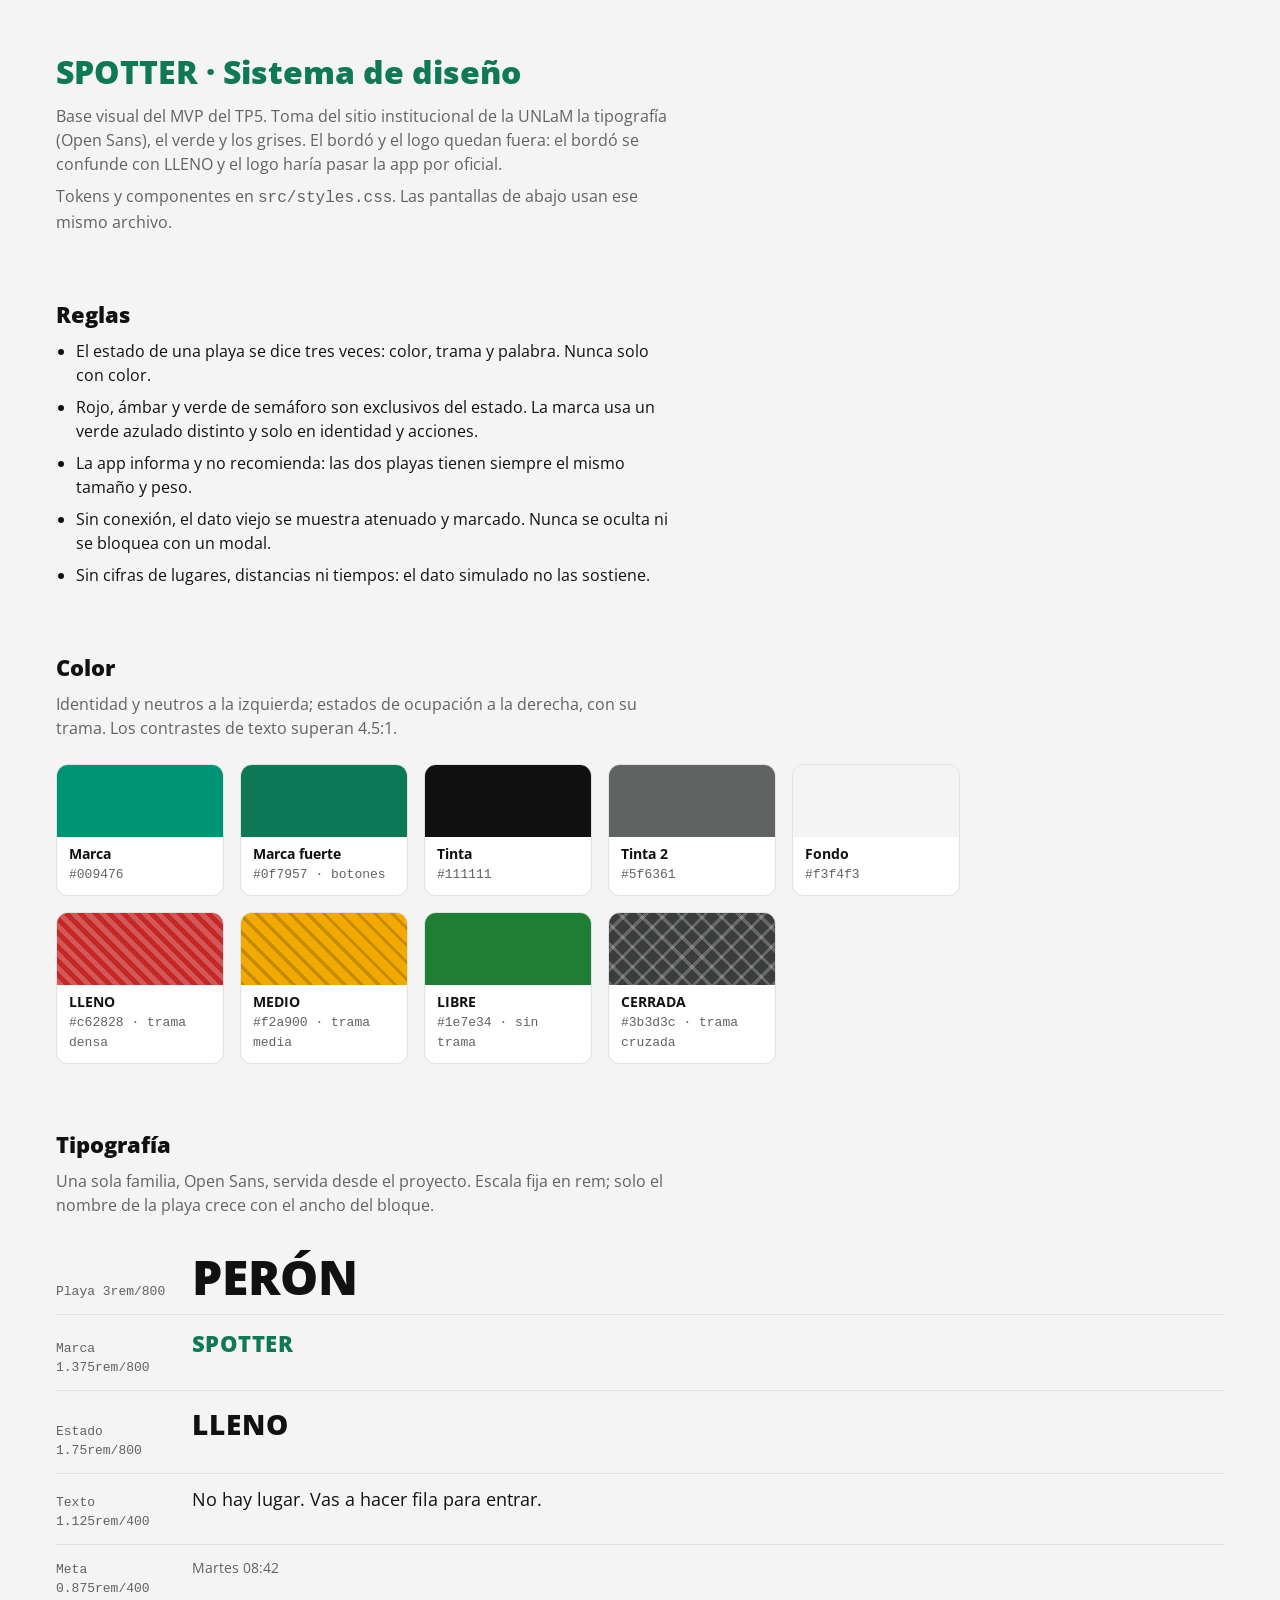
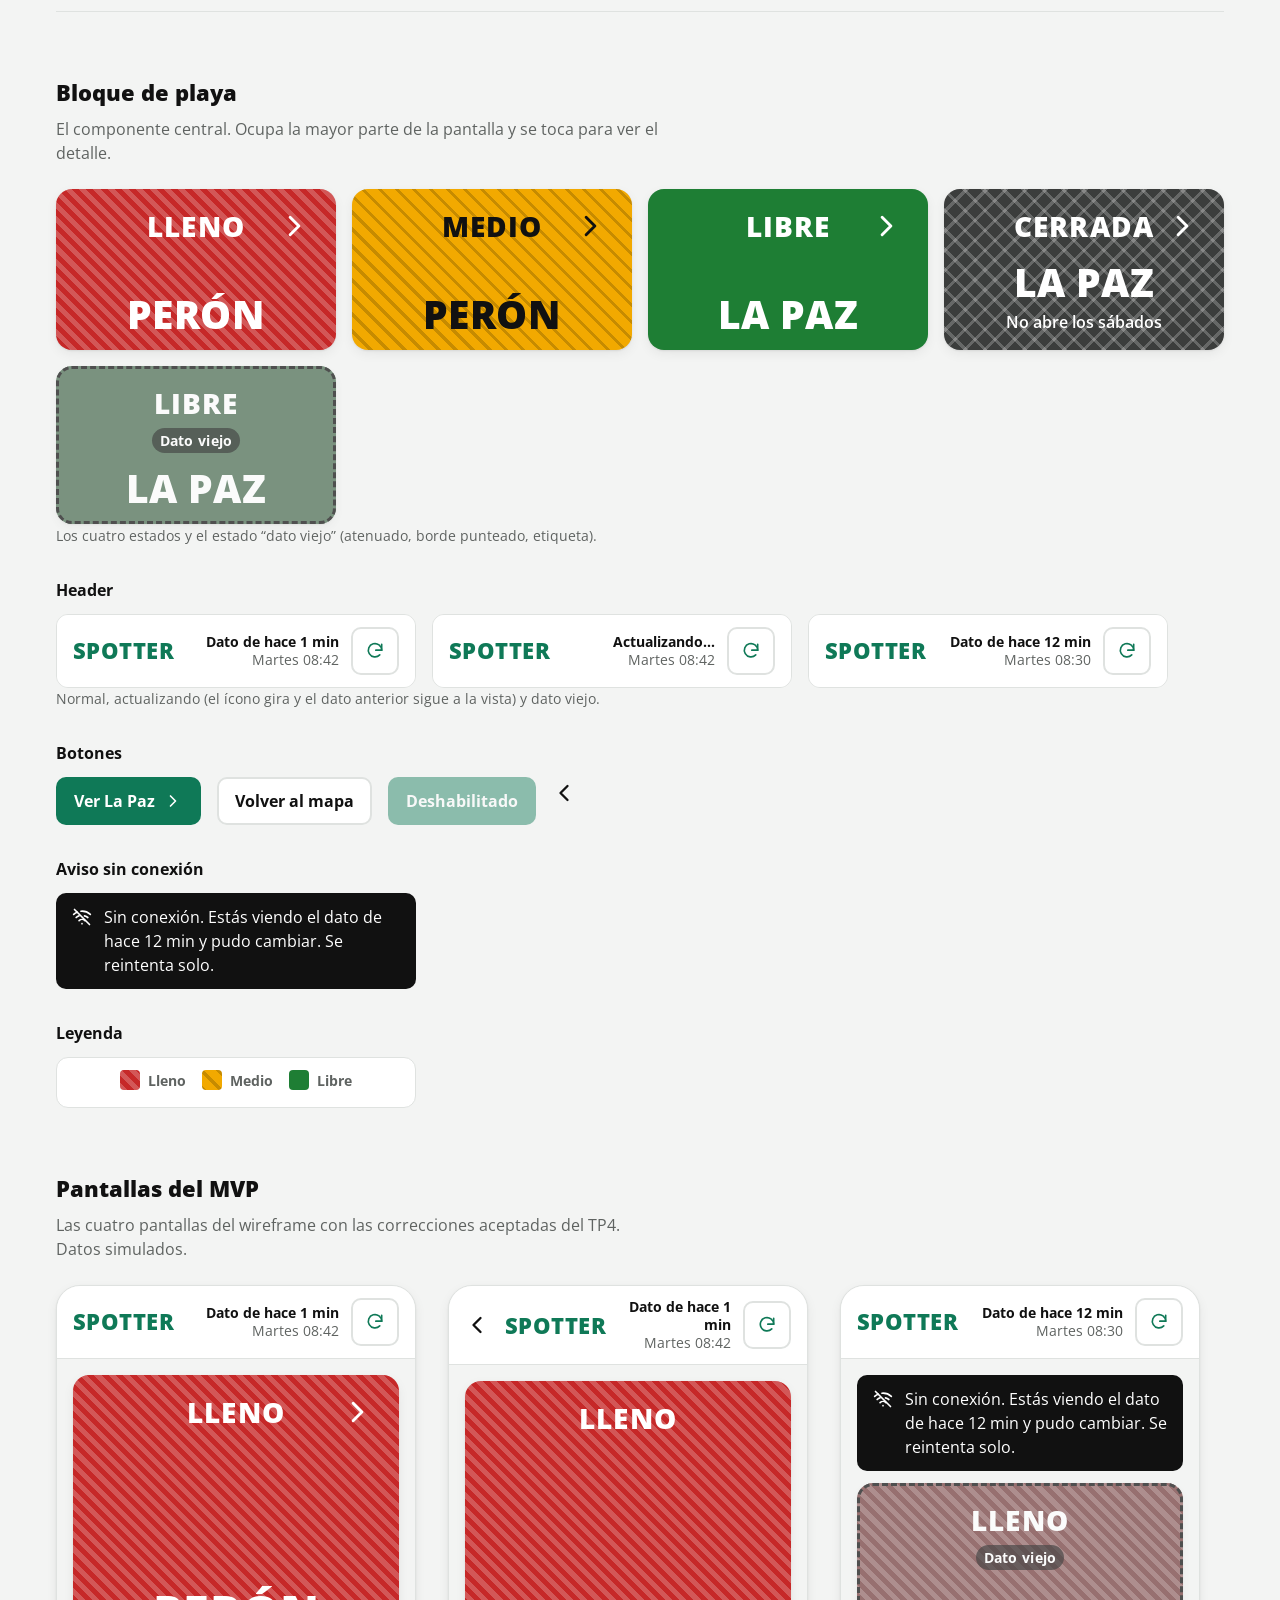
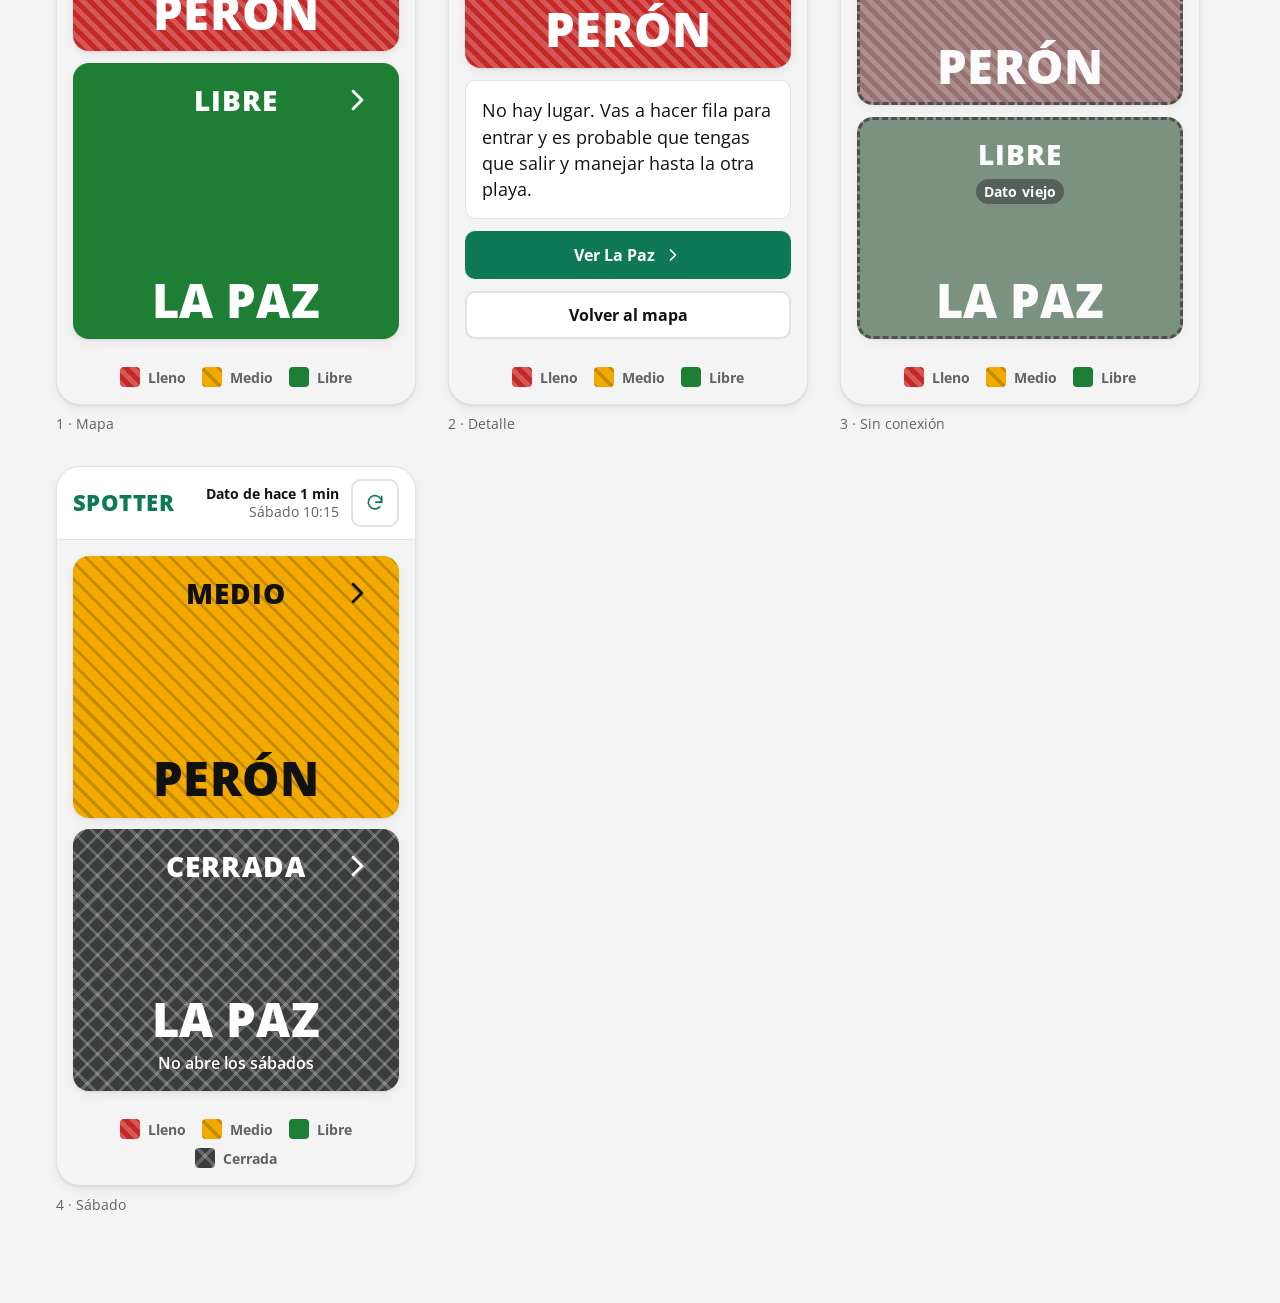
==== commit cfcd7011: "feat(mvp): todo centrado, estado arriba y nombre de la playa grande abajo Decisión del equipo. "Dato" ====
--- a/docs/diseno/design-system.html
+++ b/docs/diseno/design-system.html
@@ -75,21 +75,21 @@
   </div>
 
   <h2>Tipografía</h2>
-  <p>Una sola familia, Open Sans, servida desde el proyecto. Escala fija en rem; solo la palabra de estado crece con el ancho de la pantalla.</p>
-  <div class="type-row"><code>Estado 3rem/800</code><span style="font-size:var(--text-state);font-weight:800;line-height:1">LIBRE</span></div>
+  <p>Una sola familia, Open Sans, servida desde el proyecto. Escala fija en rem; solo el nombre de la playa crece con el ancho del bloque.</p>
+  <div class="type-row"><code>Playa 3rem/800</code><span style="font-size:var(--text-state);font-weight:800;line-height:1">PERÓN</span></div>
   <div class="type-row"><code>Marca 1.375rem/800</code><span class="brand">SPOTTER</span></div>
-  <div class="type-row"><code>Playa 1.125rem/700</code><span style="font-size:var(--text-lg);font-weight:700;letter-spacing:.04em">PERÓN</span></div>
+  <div class="type-row"><code>Estado 1.75rem/800</code><span style="font-size:var(--text-2xl);font-weight:800;letter-spacing:.04em">LLENO</span></div>
   <div class="type-row"><code>Texto 1.125rem/400</code><span style="font-size:var(--text-lg)">No hay lugar. Vas a hacer fila para entrar.</span></div>
   <div class="type-row"><code>Meta 0.875rem/400</code><span style="font-size:var(--text-sm);color:var(--ink-2)">Martes 08:42</span></div>
 
   <h2>Bloque de playa</h2>
   <p>El componente central. Ocupa la mayor parte de la pantalla y se toca para ver el detalle.</p>
   <div class="lots-demo">
-    <a class="lot" href="#" data-state="full"><span class="lot__head">Perón <svg class="icon"><use href="#i-next"/></svg></span><span class="lot__state">Lleno</span></a>
-    <a class="lot" href="#" data-state="mid"><span class="lot__head">Perón <svg class="icon"><use href="#i-next"/></svg></span><span class="lot__state">Medio</span></a>
-    <a class="lot" href="#" data-state="free"><span class="lot__head">La Paz <svg class="icon"><use href="#i-next"/></svg></span><span class="lot__state">Libre</span></a>
-    <a class="lot" href="#" data-state="closed"><span class="lot__head">La Paz <svg class="icon"><use href="#i-next"/></svg></span><span><span class="lot__state">Cerrada</span><span class="lot__note">No abre los sábados</span></span></a>
-    <a class="lot is-stale" href="#" data-state="free"><span class="lot__head">La Paz <span class="tag">Dato viejo</span></span><span class="lot__state">Libre</span></a>
+    <a class="lot" href="#" data-state="full"><span class="lot__head">Lleno <svg class="icon"><use href="#i-next"/></svg></span><span class="lot__name">Perón</span></a>
+    <a class="lot" href="#" data-state="mid"><span class="lot__head">Medio <svg class="icon"><use href="#i-next"/></svg></span><span class="lot__name">Perón</span></a>
+    <a class="lot" href="#" data-state="free"><span class="lot__head">Libre <svg class="icon"><use href="#i-next"/></svg></span><span class="lot__name">La Paz</span></a>
+    <a class="lot" href="#" data-state="closed"><span class="lot__head">Cerrada <svg class="icon"><use href="#i-next"/></svg></span><span><span class="lot__name">La Paz</span><span class="lot__note">No abre los sábados</span></span></a>
+    <a class="lot is-stale" href="#" data-state="free"><span class="lot__head">Libre <span class="tag">Dato viejo</span></span><span class="lot__name">La Paz</span></a>
   </div>
   <p class="caption">Los cuatro estados y el estado “dato viejo” (atenuado, borde punteado, etiqueta).</p>
 
@@ -132,8 +132,8 @@
       <div class="app">
         <header class="app-header"><p class="brand">SPOTTER</p><p class="data-age"><strong>Dato de hace 1 min</strong>Martes 08:42</p><button class="btn btn-refresh" aria-label="Actualizar"><svg class="icon"><use href="#i-refresh"/></svg></button></header>
         <div class="app-main">
-          <a class="lot" href="#" data-state="full"><span class="lot__head">Perón <svg class="icon"><use href="#i-next"/></svg></span><span class="lot__state">Lleno</span></a>
-          <a class="lot" href="#" data-state="free"><span class="lot__head">La Paz <svg class="icon"><use href="#i-next"/></svg></span><span class="lot__state">Libre</span></a>
+          <a class="lot" href="#" data-state="full"><span class="lot__head">Lleno <svg class="icon"><use href="#i-next"/></svg></span><span class="lot__name">Perón</span></a>
+          <a class="lot" href="#" data-state="free"><span class="lot__head">Libre <svg class="icon"><use href="#i-next"/></svg></span><span class="lot__name">La Paz</span></a>
         </div>
         <ul class="legend"><li><span class="swatch" data-state="full"></span>Lleno</li><li><span class="swatch" data-state="mid"></span>Medio</li><li><span class="swatch" data-state="free"></span>Libre</li></ul>
       </div>
@@ -144,7 +144,7 @@
       <div class="app">
         <header class="app-header"><a class="btn-back" href="#" aria-label="Volver al mapa"><svg class="icon"><use href="#i-back"/></svg></a><p class="brand">SPOTTER</p><p class="data-age"><strong>Dato de hace 1 min</strong>Martes 08:42</p><button class="btn btn-refresh" aria-label="Actualizar"><svg class="icon"><use href="#i-refresh"/></svg></button></header>
         <div class="app-main">
-          <div class="lot detail-state" data-state="full"><span class="lot__head">Perón</span><span class="lot__state">Lleno</span></div>
+          <div class="lot detail-state" data-state="full"><span class="lot__head">Lleno</span><span class="lot__name">Perón</span></div>
           <div class="detail-body">
             <p class="consequence">No hay lugar. Vas a hacer fila para entrar y es probable que tengas que salir y manejar hasta la otra playa.</p>
             <a class="btn btn--primary btn--block" href="#">Ver La Paz <svg class="icon"><use href="#i-next"/></svg></a>
@@ -161,8 +161,8 @@
         <header class="app-header"><p class="brand">SPOTTER</p><p class="data-age is-stale"><strong>Dato de hace 12 min</strong>Martes 08:30</p><button class="btn btn-refresh" aria-label="Actualizar"><svg class="icon"><use href="#i-refresh"/></svg></button></header>
         <div class="app-main">
           <div class="notice" role="status"><svg class="icon"><use href="#i-offline"/></svg><p>Sin conexión. Estás viendo el dato de hace 12 min y pudo cambiar. Se reintenta solo.</p></div>
-          <a class="lot is-stale" href="#" data-state="full"><span class="lot__head">Perón <span class="tag">Dato viejo</span></span><span class="lot__state">Lleno</span></a>
-          <a class="lot is-stale" href="#" data-state="free"><span class="lot__head">La Paz <span class="tag">Dato viejo</span></span><span class="lot__state">Libre</span></a>
+          <a class="lot is-stale" href="#" data-state="full"><span class="lot__head">Lleno <span class="tag">Dato viejo</span></span><span class="lot__name">Perón</span></a>
+          <a class="lot is-stale" href="#" data-state="free"><span class="lot__head">Libre <span class="tag">Dato viejo</span></span><span class="lot__name">La Paz</span></a>
         </div>
         <ul class="legend"><li><span class="swatch" data-state="full"></span>Lleno</li><li><span class="swatch" data-state="mid"></span>Medio</li><li><span class="swatch" data-state="free"></span>Libre</li></ul>
       </div>
@@ -173,8 +173,8 @@
       <div class="app">
         <header class="app-header"><p class="brand">SPOTTER</p><p class="data-age"><strong>Dato de hace 1 min</strong>Sábado 10:15</p><button class="btn btn-refresh" aria-label="Actualizar"><svg class="icon"><use href="#i-refresh"/></svg></button></header>
         <div class="app-main">
-          <a class="lot" href="#" data-state="mid"><span class="lot__head">Perón <svg class="icon"><use href="#i-next"/></svg></span><span class="lot__state">Medio</span></a>
-          <a class="lot" href="#" data-state="closed"><span class="lot__head">La Paz <svg class="icon"><use href="#i-next"/></svg></span><span><span class="lot__state">Cerrada</span><span class="lot__note">No abre los sábados</span></span></a>
+          <a class="lot" href="#" data-state="mid"><span class="lot__head">Medio <svg class="icon"><use href="#i-next"/></svg></span><span class="lot__name">Perón</span></a>
+          <a class="lot" href="#" data-state="closed"><span class="lot__head">Cerrada <svg class="icon"><use href="#i-next"/></svg></span><span><span class="lot__name">La Paz</span><span class="lot__note">No abre los sábados</span></span></a>
         </div>
         <ul class="legend"><li><span class="swatch" data-state="full"></span>Lleno</li><li><span class="swatch" data-state="mid"></span>Medio</li><li><span class="swatch" data-state="free"></span>Libre</li><li><span class="swatch" data-state="closed"></span>Cerrada</li></ul>
       </div>
--- a/src/styles.css
+++ b/src/styles.css
@@ -289,7 +289,7 @@
   border: 0;
   border-radius: var(--radius-lg);
   font: inherit;
-  text-align: left;
+  text-align: center;
   text-decoration: none;
   color: var(--lot-ink);
   background-color: var(--lot-bg);
@@ -310,17 +310,32 @@
 .lot[data-state="closed"] { --lot-bg: var(--closed); --lot-ink: var(--closed-ink); --lot-pattern: var(--pattern-closed); }
 
 .lot__head {
-  display: flex;
-  align-items: center;
-  justify-content: space-between;
-  gap: var(--s-2);
-  font-size: var(--text-lg);
-  font-weight: 700;
+  position: relative;
+  display: flex;
+  align-items: center;
+  justify-content: center;
+  min-height: 2.25rem;
+  font-size: var(--text-2xl);
+  font-weight: 800;
   letter-spacing: 0.04em;
   text-transform: uppercase;
 }
 
-.lot__state {
+/* Flecha a la derecha sin descentrar el estado. */
+.lot__head > .icon {
+  position: absolute;
+  right: 0;
+  top: 50%;
+  transform: translateY(-50%);
+}
+
+/* Dato viejo: la etiqueta va debajo del estado para no pisarlo en bloques angostos. */
+.lot.is-stale .lot__head {
+  flex-direction: column;
+  gap: var(--s-1);
+}
+
+.lot__name {
   display: block;
   font-size: var(--text-state);
   font-weight: 800;
